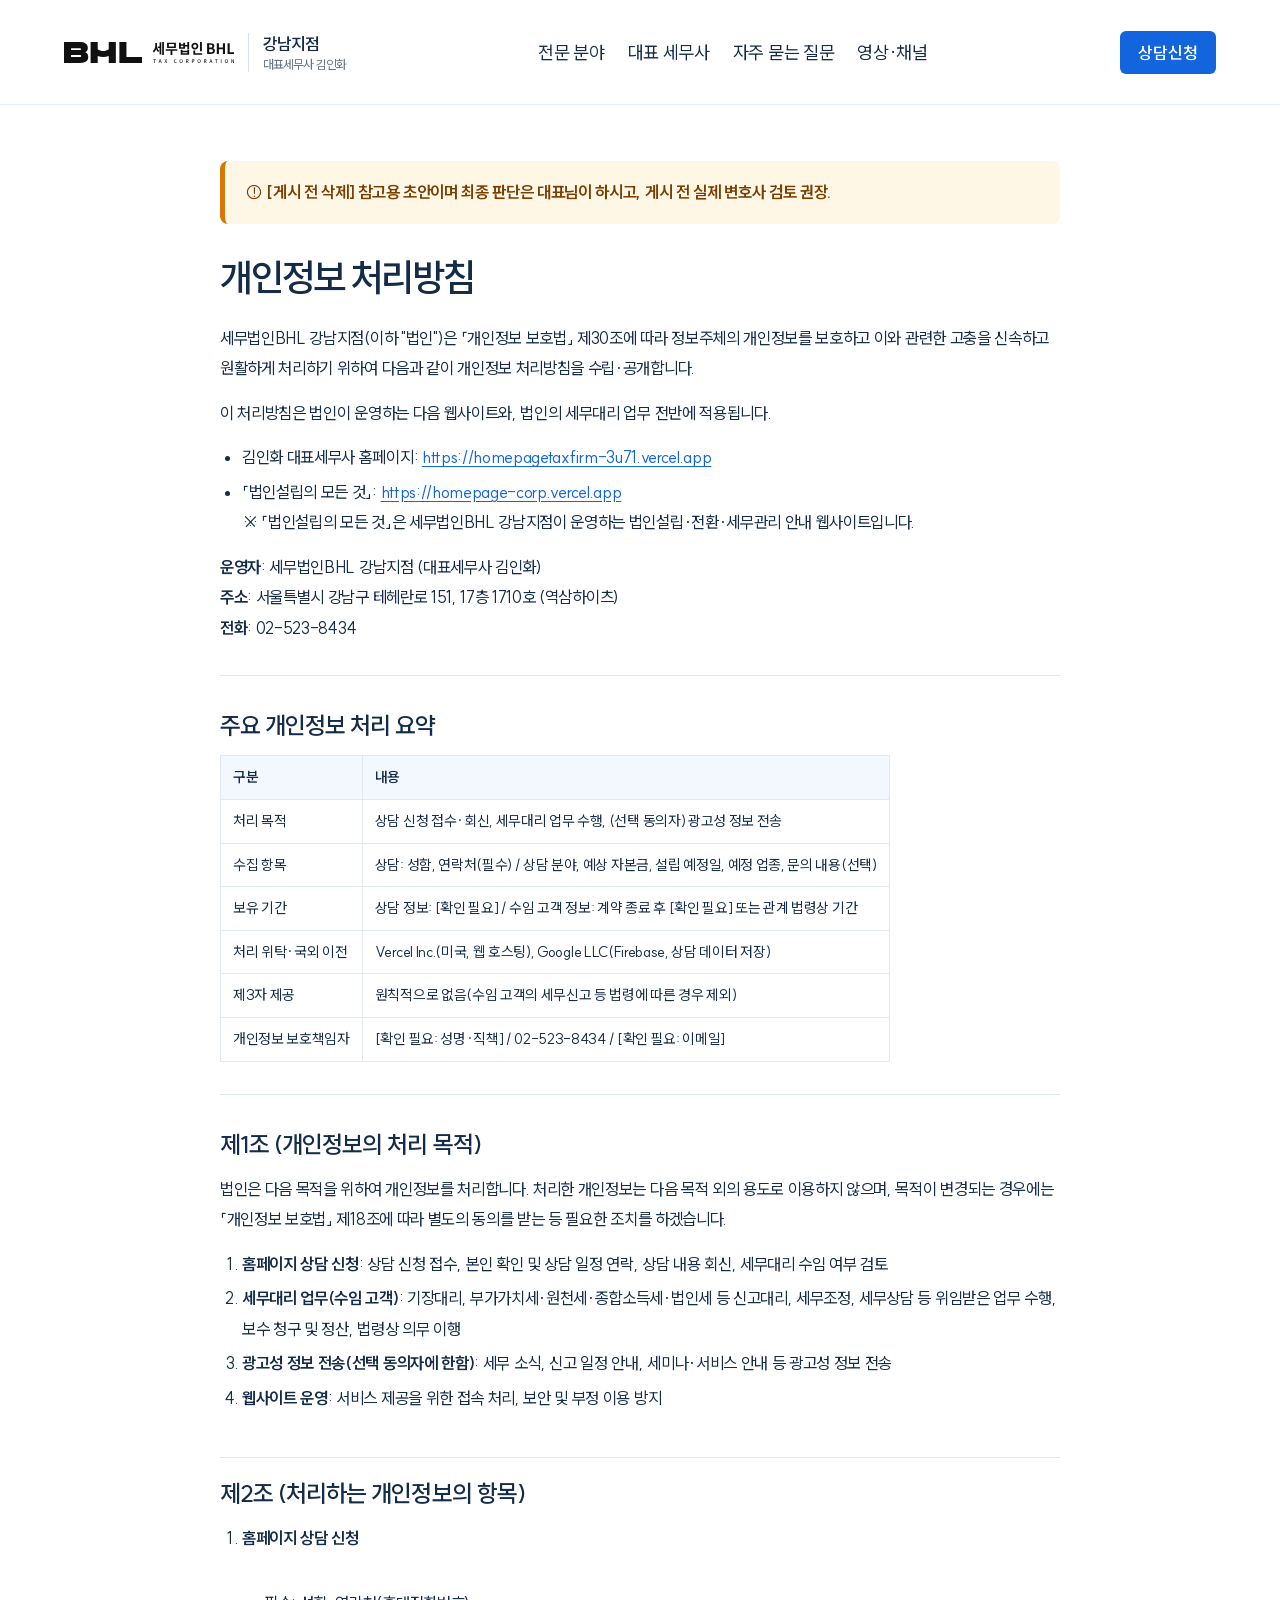
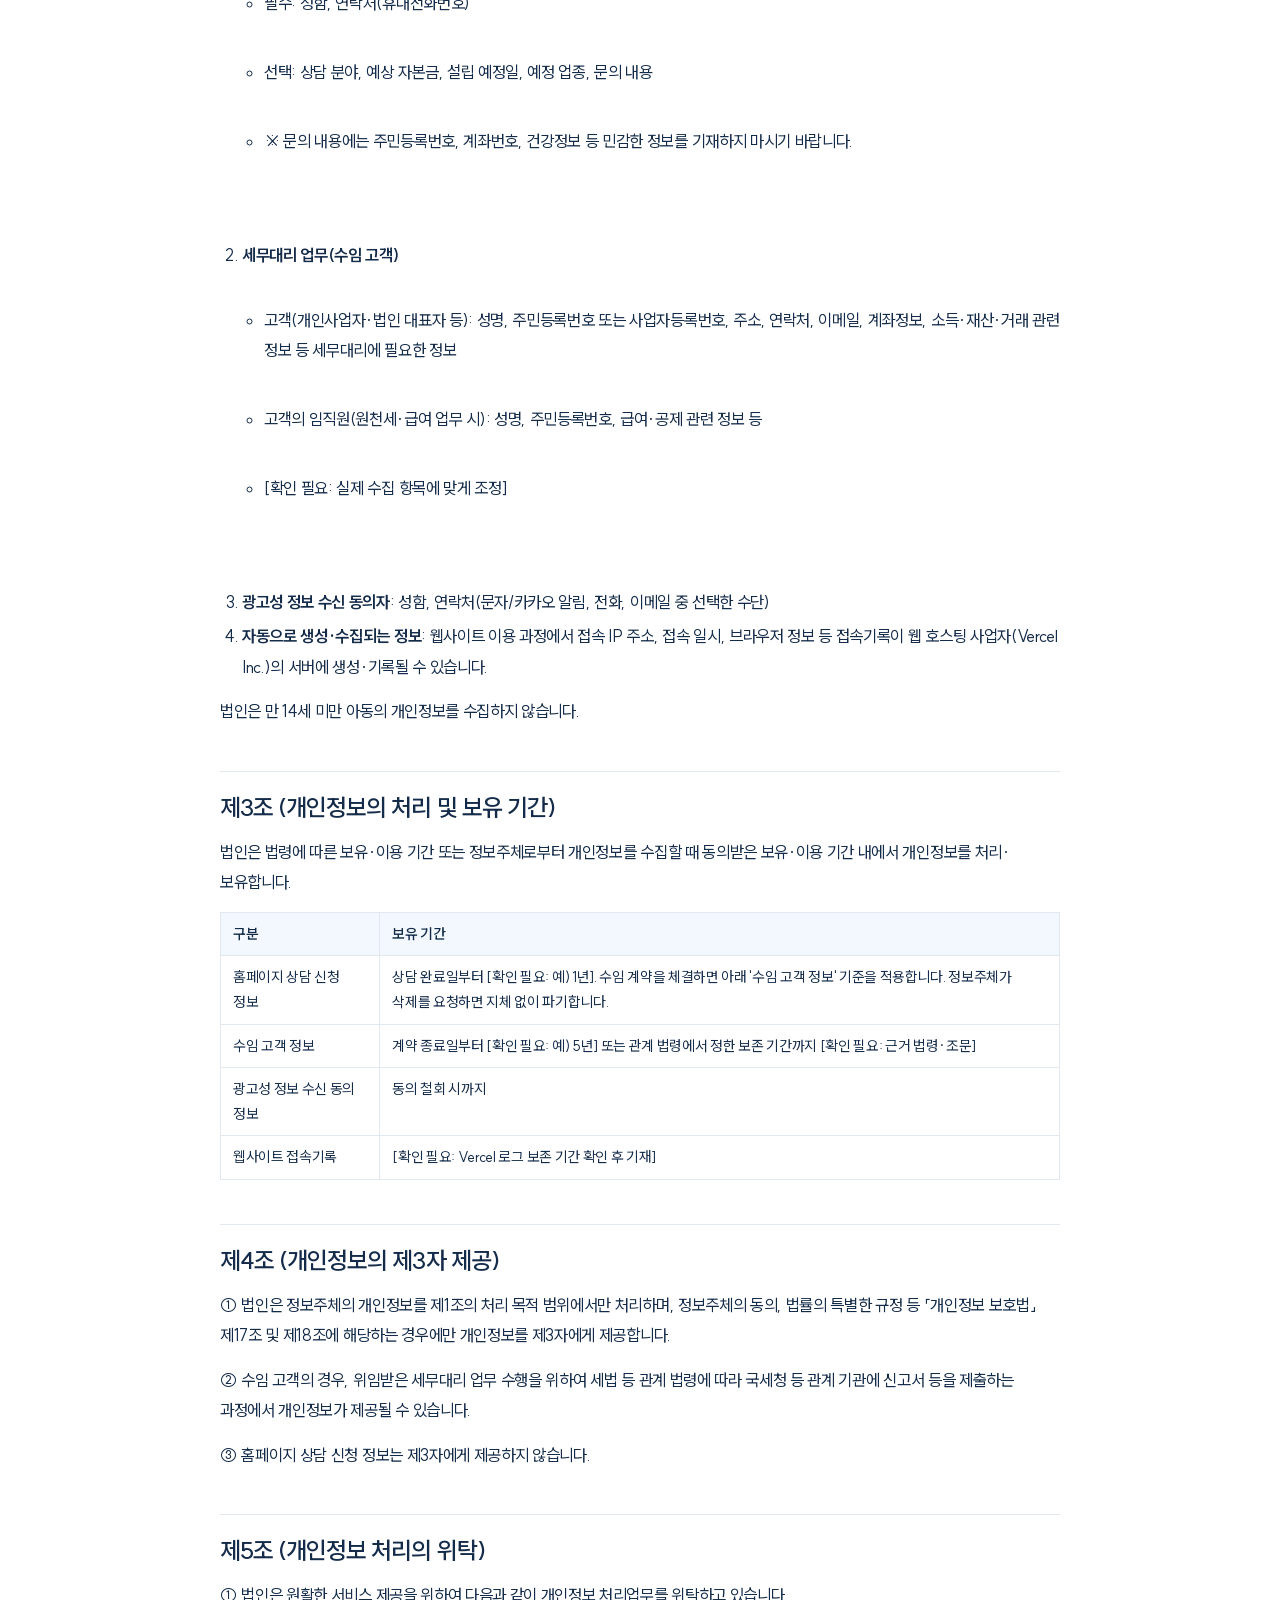
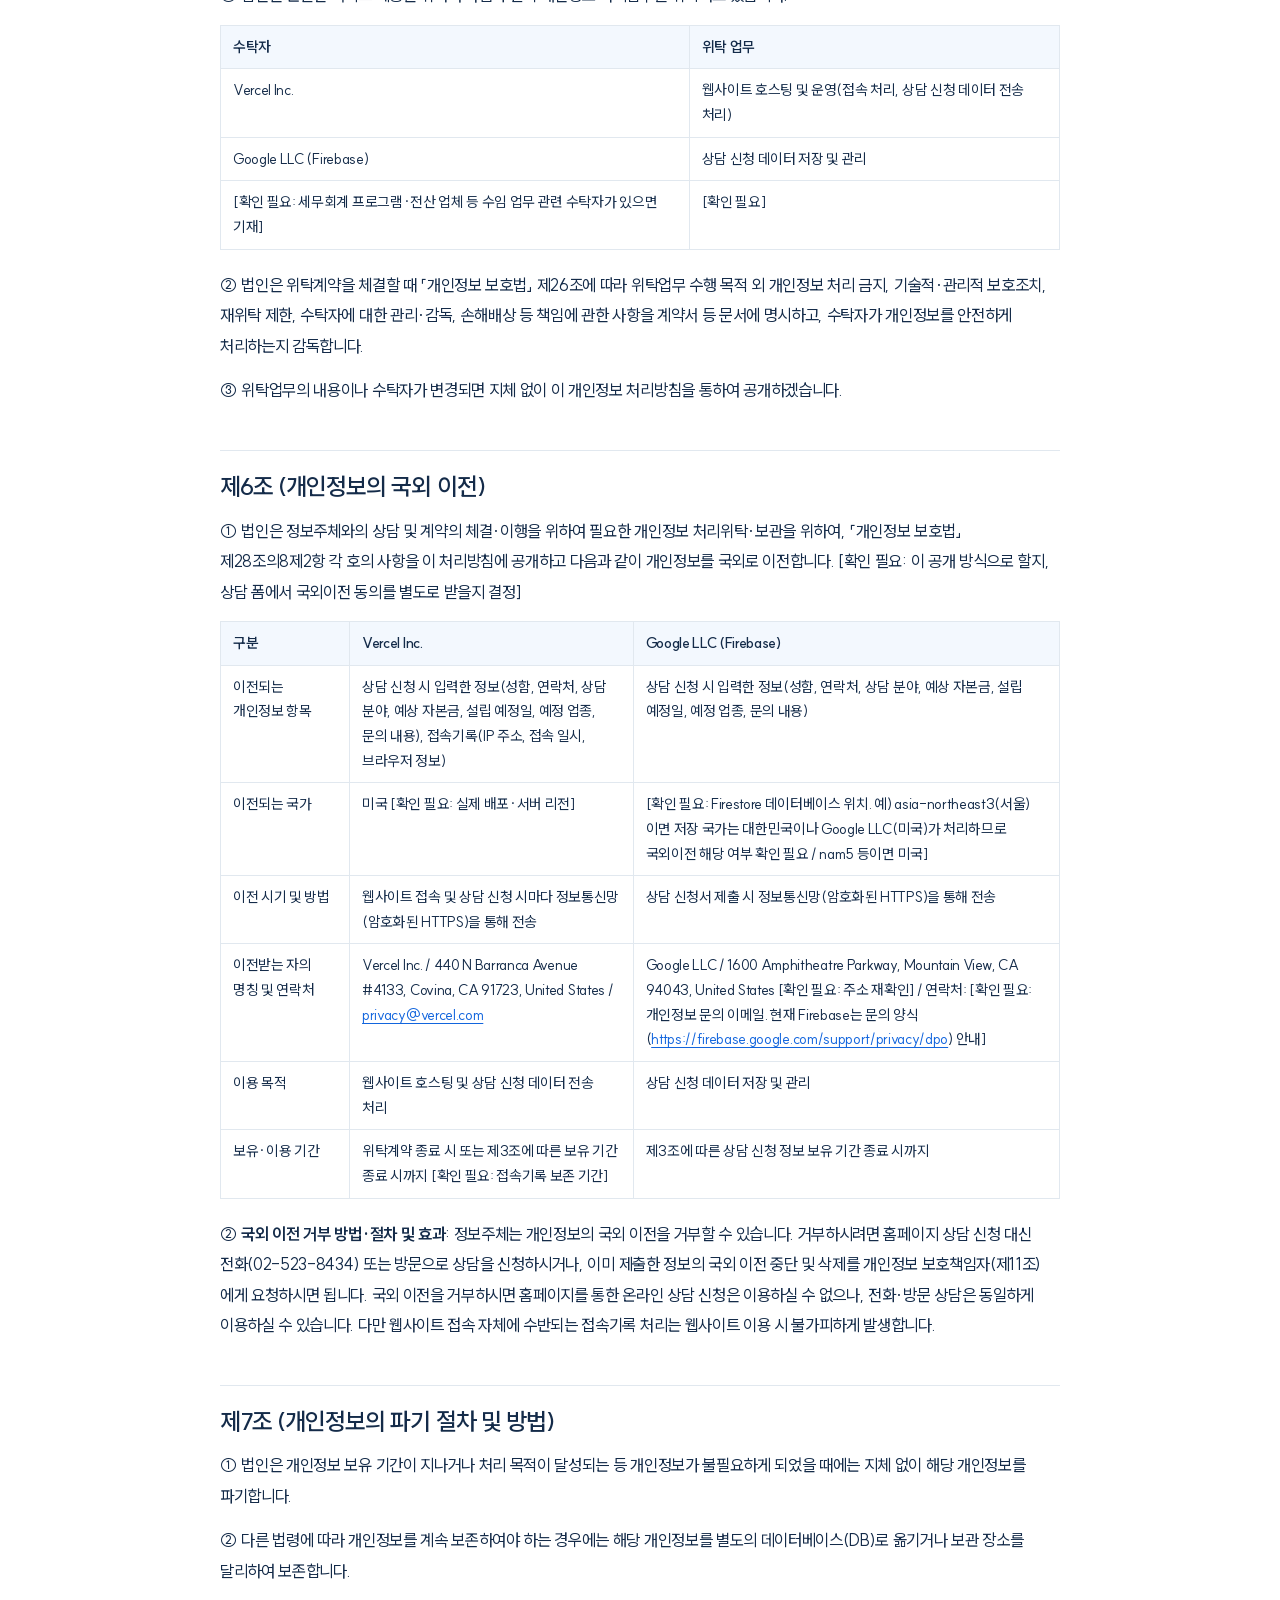
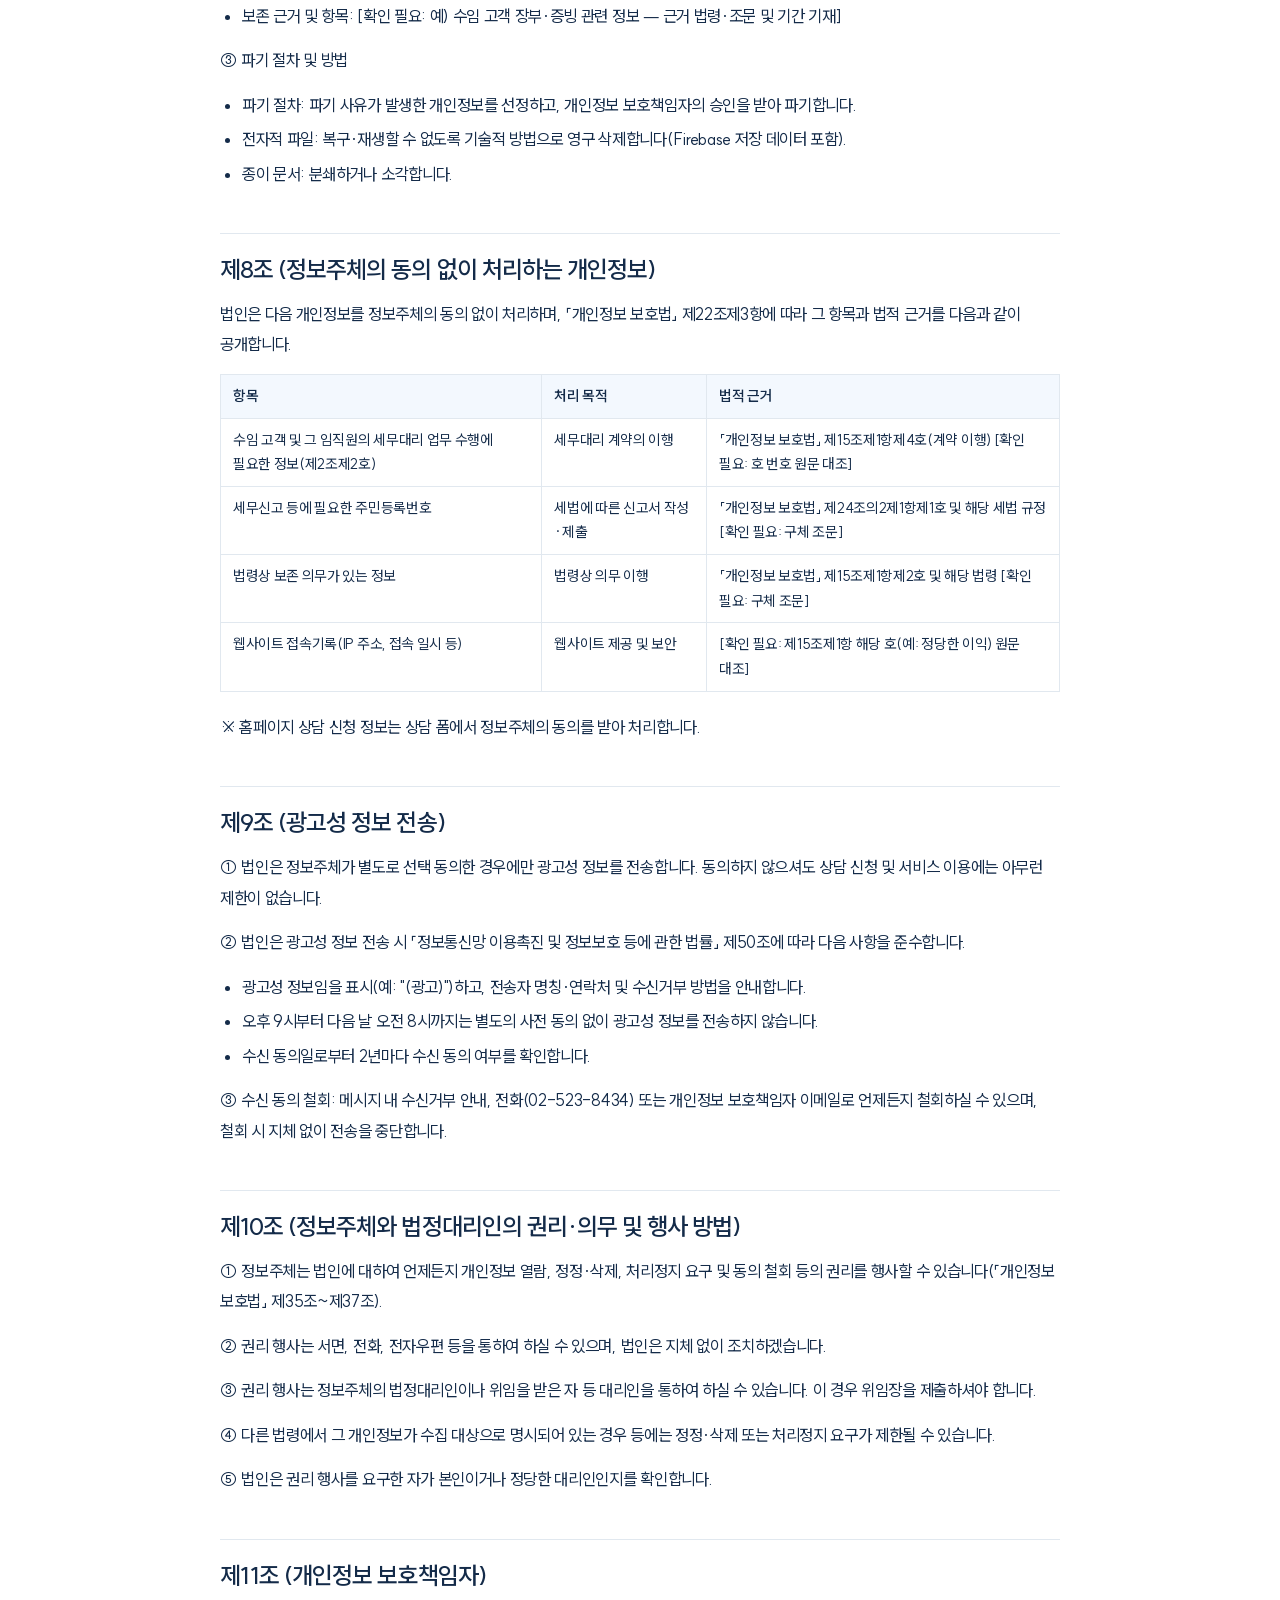
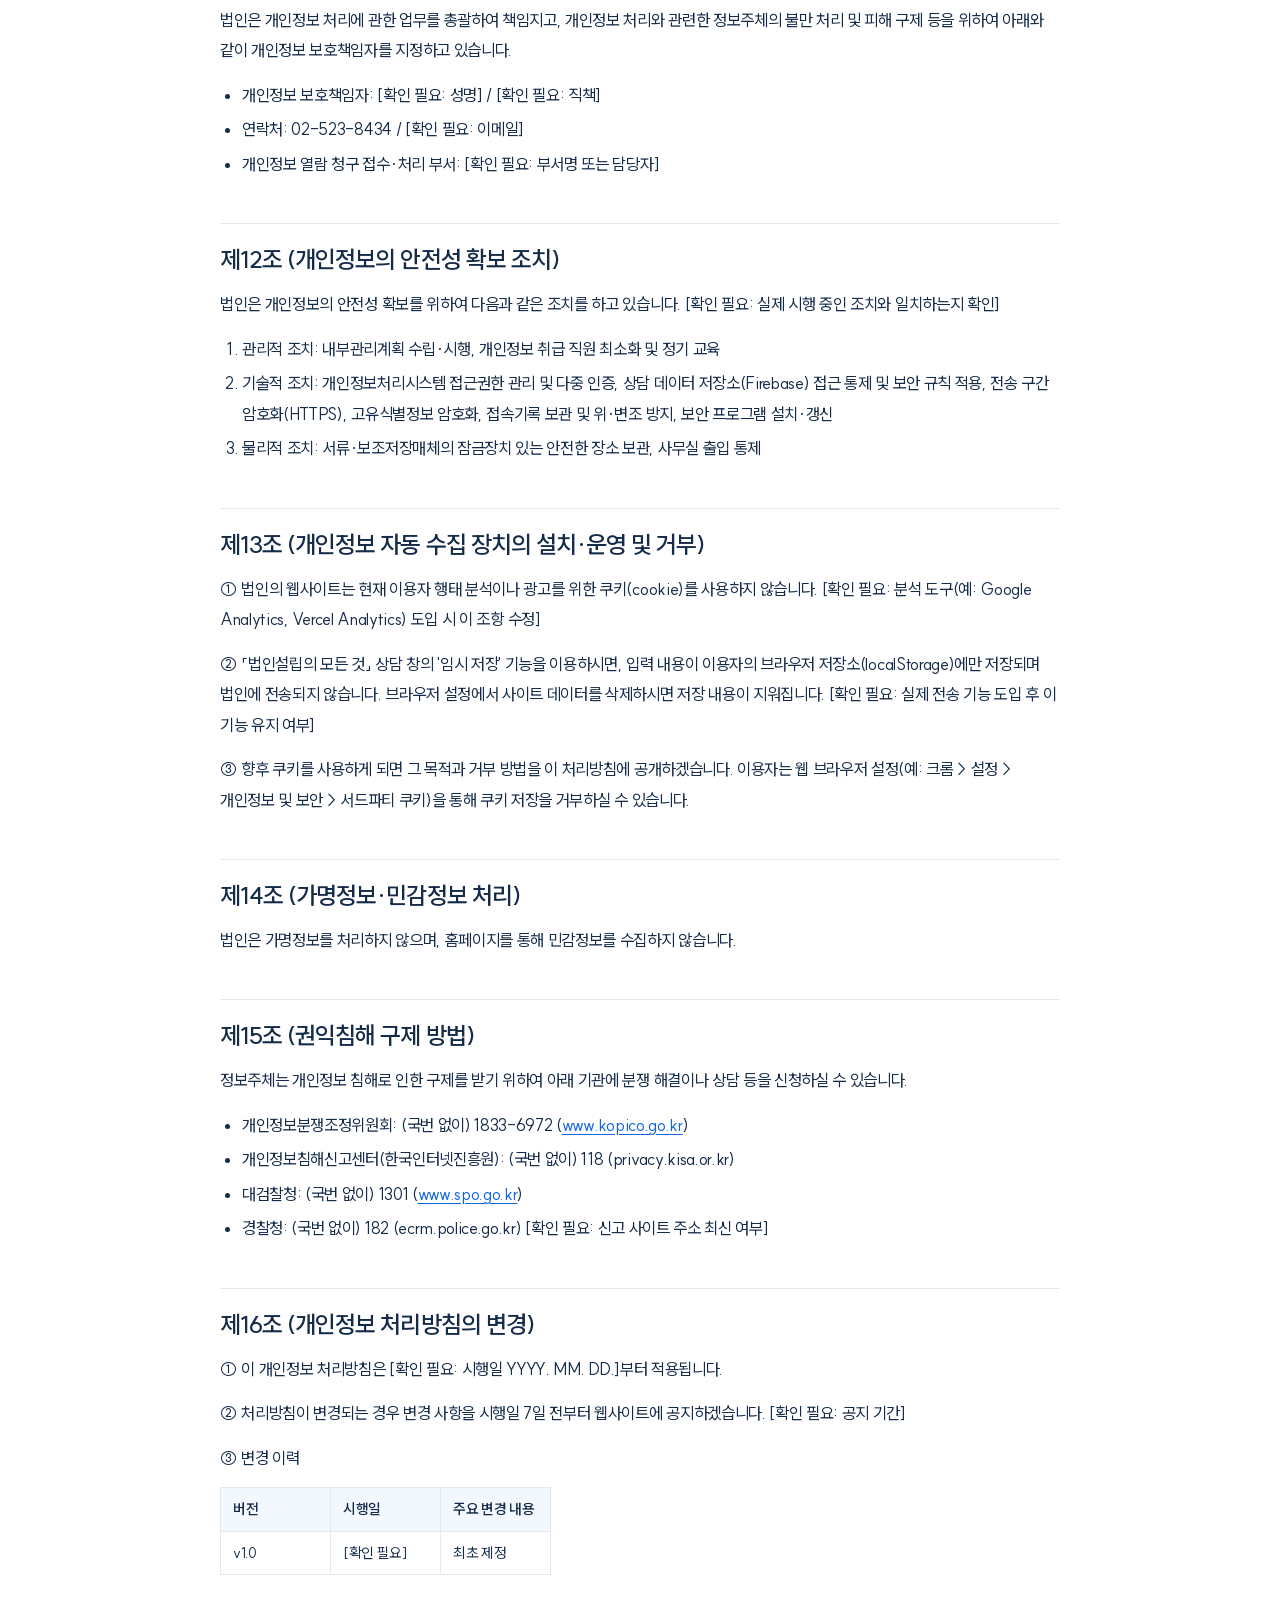
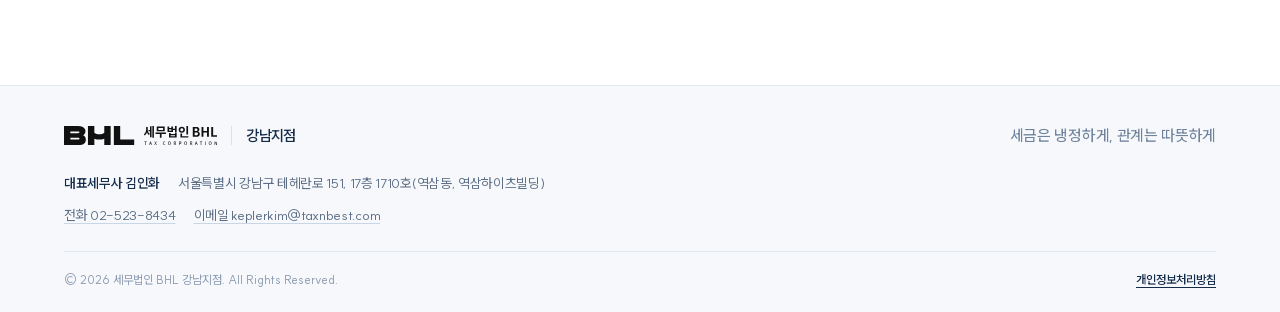
==== privacy.html @ 3462124a "개인정보 처리방침(/privacy) 추가, 상담 동의 3항목(v0.1)·민감정보 차단, Firestore 규칙 전면 거부" ====
<!doctype html>
<html lang="ko"><head><meta charset="utf-8"><meta name="viewport" content="width=device-width,initial-scale=1"><title>개인정보 처리방침 | 세무법인 BHL 강남지점</title><meta name="description" content="세무법인BHL 강남지점 개인정보 처리방침(참고용 초안)"><link rel="preload" href="assets/fonts/SUIT-Variable.woff2" as="font" type="font/woff2" crossorigin><link rel="stylesheet" href="style.css"></head><body id="top">
<header><a class="brand" href="/" aria-label="세무법인 BHL 강남지점 처음으로"><img class="brand-logo" src="assets/logo-dark.svg" alt="세무법인 BHL" width="168" height="21"><span class="brandtext">강남지점<small>대표세무사 김인화</small></span></a><nav id="nav" aria-label="주 메뉴"><a href="/#services">전문 분야</a><a href="/#about">대표 세무사</a><a href="/#faq">자주 묻는 질문</a><a href="/#contact">영상·채널</a></nav><button class="button small desktop-cta" type="button" data-consult>상담신청</button><button class="menu" type="button" aria-label="메뉴 열기" aria-expanded="false" aria-controls="nav">☰</button></header>
<main><section class="policy"><article class="policy-body">
<!--
[작성 메모 — 게시 전 이 주석 블록 전체 삭제]
참고용 초안이며 최종 판단은 대표님이 하시고, 게시 전 실제 변호사 검토 권장.
- [확인 필요] 표시는 대표님이 결정·확인하실 값입니다. 모두 채운 뒤 게시하세요.
- 전제: 수탁자 Vercel Inc.(웹 호스팅), Google LLC Firebase(상담 폼 데이터 저장). 실제 폼 전송 기능이 켜지는 시점에 맞춰 게시하세요.
- 근거 조문: 개인정보 보호법 제30조①, 시행령 제31조①, 제26조, 제28조의8② (https://www.law.go.kr/법령/개인정보보호법/제30조)
-->

<blockquote>
<p>⚠️ <strong>[게시 전 삭제] 참고용 초안이며 최종 판단은 대표님이 하시고, 게시 전 실제 변호사 검토 권장.</strong></p>
</blockquote>
<h1>개인정보 처리방침</h1>
<p>세무법인BHL 강남지점(이하 &quot;법인&quot;)은 「개인정보 보호법」 제30조에 따라 정보주체의 개인정보를 보호하고 이와 관련한 고충을 신속하고 원활하게 처리하기 위하여 다음과 같이 개인정보 처리방침을 수립·공개합니다.</p>
<p>이 처리방침은 법인이 운영하는 다음 웹사이트와, 법인의 세무대리 업무 전반에 적용됩니다.</p>
<ul>
<li>김인화 대표세무사 홈페이지: <a href="https://homepagetaxfirm-3u71.vercel.app">https://homepagetaxfirm-3u71.vercel.app</a></li>
<li>「법인설립의 모든 것」: <a href="https://homepage-corp.vercel.app">https://homepage-corp.vercel.app</a>
※ 「법인설립의 모든 것」은 세무법인BHL 강남지점이 운영하는 법인설립·전환·세무관리 안내 웹사이트입니다.</li>
</ul>
<p><strong>운영자</strong>: 세무법인BHL 강남지점 (대표세무사 김인화)
<strong>주소</strong>: 서울특별시 강남구 테헤란로 151, 17층 1710호 (역삼하이츠)
<strong>전화</strong>: 02-523-8434</p>
<hr>
<h2>주요 개인정보 처리 요약</h2>
<table>
<thead>
<tr>
<th>구분</th>
<th>내용</th>
</tr>
</thead>
<tbody><tr>
<td>처리 목적</td>
<td>상담 신청 접수·회신, 세무대리 업무 수행, (선택 동의자) 광고성 정보 전송</td>
</tr>
<tr>
<td>수집 항목</td>
<td>상담: 성함, 연락처(필수) / 상담 분야, 예상 자본금, 설립 예정일, 예정 업종, 문의 내용(선택)</td>
</tr>
<tr>
<td>보유 기간</td>
<td>상담 정보: [확인 필요] / 수임 고객 정보: 계약 종료 후 [확인 필요] 또는 관계 법령상 기간</td>
</tr>
<tr>
<td>처리 위탁·국외 이전</td>
<td>Vercel Inc.(미국, 웹 호스팅), Google LLC(Firebase, 상담 데이터 저장)</td>
</tr>
<tr>
<td>제3자 제공</td>
<td>원칙적으로 없음(수임 고객의 세무신고 등 법령에 따른 경우 제외)</td>
</tr>
<tr>
<td>개인정보 보호책임자</td>
<td>[확인 필요: 성명·직책] / 02-523-8434 / [확인 필요: 이메일]</td>
</tr>
</tbody></table>
<hr>
<h2>제1조 (개인정보의 처리 목적)</h2>
<p>법인은 다음 목적을 위하여 개인정보를 처리합니다. 처리한 개인정보는 다음 목적 외의 용도로 이용하지 않으며, 목적이 변경되는 경우에는 「개인정보 보호법」 제18조에 따라 별도의 동의를 받는 등 필요한 조치를 하겠습니다.</p>
<ol>
<li><strong>홈페이지 상담 신청</strong>: 상담 신청 접수, 본인 확인 및 상담 일정 연락, 상담 내용 회신, 세무대리 수임 여부 검토</li>
<li><strong>세무대리 업무(수임 고객)</strong>: 기장대리, 부가가치세·원천세·종합소득세·법인세 등 신고대리, 세무조정, 세무상담 등 위임받은 업무 수행, 보수 청구 및 정산, 법령상 의무 이행</li>
<li><strong>광고성 정보 전송(선택 동의자에 한함)</strong>: 세무 소식, 신고 일정 안내, 세미나·서비스 안내 등 광고성 정보 전송</li>
<li><strong>웹사이트 운영</strong>: 서비스 제공을 위한 접속 처리, 보안 및 부정 이용 방지</li>
</ol>
<h2>제2조 (처리하는 개인정보의 항목)</h2>
<ol>
<li><strong>홈페이지 상담 신청</strong><ul>
<li>필수: 성함, 연락처(휴대전화번호)</li>
<li>선택: 상담 분야, 예상 자본금, 설립 예정일, 예정 업종, 문의 내용</li>
<li>※ 문의 내용에는 주민등록번호, 계좌번호, 건강정보 등 민감한 정보를 기재하지 마시기 바랍니다.</li>
</ul>
</li>
<li><strong>세무대리 업무(수임 고객)</strong><ul>
<li>고객(개인사업자·법인 대표자 등): 성명, 주민등록번호 또는 사업자등록번호, 주소, 연락처, 이메일, 계좌정보, 소득·재산·거래 관련 정보 등 세무대리에 필요한 정보</li>
<li>고객의 임직원(원천세·급여 업무 시): 성명, 주민등록번호, 급여·공제 관련 정보 등</li>
<li>[확인 필요: 실제 수집 항목에 맞게 조정]</li>
</ul>
</li>
<li><strong>광고성 정보 수신 동의자</strong>: 성함, 연락처(문자/카카오 알림, 전화, 이메일 중 선택한 수단)</li>
<li><strong>자동으로 생성·수집되는 정보</strong>: 웹사이트 이용 과정에서 접속 IP 주소, 접속 일시, 브라우저 정보 등 접속기록이 웹 호스팅 사업자(Vercel Inc.)의 서버에 생성·기록될 수 있습니다.</li>
</ol>
<p>법인은 만 14세 미만 아동의 개인정보를 수집하지 않습니다.</p>
<h2>제3조 (개인정보의 처리 및 보유 기간)</h2>
<p>법인은 법령에 따른 보유·이용 기간 또는 정보주체로부터 개인정보를 수집할 때 동의받은 보유·이용 기간 내에서 개인정보를 처리·보유합니다.</p>
<table>
<thead>
<tr>
<th>구분</th>
<th>보유 기간</th>
</tr>
</thead>
<tbody><tr>
<td>홈페이지 상담 신청 정보</td>
<td>상담 완료일부터 [확인 필요: 예) 1년]. 수임 계약을 체결하면 아래 &#39;수임 고객 정보&#39; 기준을 적용합니다. 정보주체가 삭제를 요청하면 지체 없이 파기합니다.</td>
</tr>
<tr>
<td>수임 고객 정보</td>
<td>계약 종료일부터 [확인 필요: 예) 5년] 또는 관계 법령에서 정한 보존 기간까지 [확인 필요: 근거 법령·조문]</td>
</tr>
<tr>
<td>광고성 정보 수신 동의 정보</td>
<td>동의 철회 시까지</td>
</tr>
<tr>
<td>웹사이트 접속기록</td>
<td>[확인 필요: Vercel 로그 보존 기간 확인 후 기재]</td>
</tr>
</tbody></table>
<h2>제4조 (개인정보의 제3자 제공)</h2>
<p>① 법인은 정보주체의 개인정보를 제1조의 처리 목적 범위에서만 처리하며, 정보주체의 동의, 법률의 특별한 규정 등 「개인정보 보호법」 제17조 및 제18조에 해당하는 경우에만 개인정보를 제3자에게 제공합니다.</p>
<p>② 수임 고객의 경우, 위임받은 세무대리 업무 수행을 위하여 세법 등 관계 법령에 따라 국세청 등 관계 기관에 신고서 등을 제출하는 과정에서 개인정보가 제공될 수 있습니다.</p>
<p>③ 홈페이지 상담 신청 정보는 제3자에게 제공하지 않습니다.</p>
<h2>제5조 (개인정보 처리의 위탁)</h2>
<p>① 법인은 원활한 서비스 제공을 위하여 다음과 같이 개인정보 처리업무를 위탁하고 있습니다.</p>
<table>
<thead>
<tr>
<th>수탁자</th>
<th>위탁 업무</th>
</tr>
</thead>
<tbody><tr>
<td>Vercel Inc.</td>
<td>웹사이트 호스팅 및 운영(접속 처리, 상담 신청 데이터 전송 처리)</td>
</tr>
<tr>
<td>Google LLC (Firebase)</td>
<td>상담 신청 데이터 저장 및 관리</td>
</tr>
<tr>
<td>[확인 필요: 세무회계 프로그램·전산 업체 등 수임 업무 관련 수탁자가 있으면 기재]</td>
<td>[확인 필요]</td>
</tr>
</tbody></table>
<p>② 법인은 위탁계약을 체결할 때 「개인정보 보호법」 제26조에 따라 위탁업무 수행 목적 외 개인정보 처리 금지, 기술적·관리적 보호조치, 재위탁 제한, 수탁자에 대한 관리·감독, 손해배상 등 책임에 관한 사항을 계약서 등 문서에 명시하고, 수탁자가 개인정보를 안전하게 처리하는지 감독합니다.</p>
<p>③ 위탁업무의 내용이나 수탁자가 변경되면 지체 없이 이 개인정보 처리방침을 통하여 공개하겠습니다.</p>
<h2>제6조 (개인정보의 국외 이전)</h2>
<p>① 법인은 정보주체와의 상담 및 계약의 체결·이행을 위하여 필요한 개인정보 처리위탁·보관을 위하여, 「개인정보 보호법」 제28조의8제2항 각 호의 사항을 이 처리방침에 공개하고 다음과 같이 개인정보를 국외로 이전합니다. [확인 필요: 이 공개 방식으로 할지, 상담 폼에서 국외이전 동의를 별도로 받을지 결정]</p>
<table>
<thead>
<tr>
<th>구분</th>
<th>Vercel Inc.</th>
<th>Google LLC (Firebase)</th>
</tr>
</thead>
<tbody><tr>
<td>이전되는 개인정보 항목</td>
<td>상담 신청 시 입력한 정보(성함, 연락처, 상담 분야, 예상 자본금, 설립 예정일, 예정 업종, 문의 내용), 접속기록(IP 주소, 접속 일시, 브라우저 정보)</td>
<td>상담 신청 시 입력한 정보(성함, 연락처, 상담 분야, 예상 자본금, 설립 예정일, 예정 업종, 문의 내용)</td>
</tr>
<tr>
<td>이전되는 국가</td>
<td>미국 [확인 필요: 실제 배포·서버 리전]</td>
<td>[확인 필요: Firestore 데이터베이스 위치. 예) asia-northeast3(서울)이면 저장 국가는 대한민국이나 Google LLC(미국)가 처리하므로 국외이전 해당 여부 확인 필요 / nam5 등이면 미국]</td>
</tr>
<tr>
<td>이전 시기 및 방법</td>
<td>웹사이트 접속 및 상담 신청 시마다 정보통신망(암호화된 HTTPS)을 통해 전송</td>
<td>상담 신청서 제출 시 정보통신망(암호화된 HTTPS)을 통해 전송</td>
</tr>
<tr>
<td>이전받는 자의 명칭 및 연락처</td>
<td>Vercel Inc. / 440 N Barranca Avenue #4133, Covina, CA 91723, United States / <a href="mailto:privacy@vercel.com">privacy@vercel.com</a></td>
<td>Google LLC / 1600 Amphitheatre Parkway, Mountain View, CA 94043, United States [확인 필요: 주소 재확인] / 연락처: [확인 필요: 개인정보 문의 이메일. 현재 Firebase는 문의 양식(<a href="https://firebase.google.com/support/privacy/dpo">https://firebase.google.com/support/privacy/dpo</a>) 안내]</td>
</tr>
<tr>
<td>이용 목적</td>
<td>웹사이트 호스팅 및 상담 신청 데이터 전송 처리</td>
<td>상담 신청 데이터 저장 및 관리</td>
</tr>
<tr>
<td>보유·이용 기간</td>
<td>위탁계약 종료 시 또는 제3조에 따른 보유 기간 종료 시까지 [확인 필요: 접속기록 보존 기간]</td>
<td>제3조에 따른 상담 신청 정보 보유 기간 종료 시까지</td>
</tr>
</tbody></table>
<p>② <strong>국외 이전 거부 방법·절차 및 효과</strong>: 정보주체는 개인정보의 국외 이전을 거부할 수 있습니다. 거부하시려면 홈페이지 상담 신청 대신 전화(02-523-8434) 또는 방문으로 상담을 신청하시거나, 이미 제출한 정보의 국외 이전 중단 및 삭제를 개인정보 보호책임자(제11조)에게 요청하시면 됩니다. 국외 이전을 거부하시면 홈페이지를 통한 온라인 상담 신청은 이용하실 수 없으나, 전화·방문 상담은 동일하게 이용하실 수 있습니다. 다만 웹사이트 접속 자체에 수반되는 접속기록 처리는 웹사이트 이용 시 불가피하게 발생합니다.</p>
<h2>제7조 (개인정보의 파기 절차 및 방법)</h2>
<p>① 법인은 개인정보 보유 기간이 지나거나 처리 목적이 달성되는 등 개인정보가 불필요하게 되었을 때에는 지체 없이 해당 개인정보를 파기합니다.</p>
<p>② 다른 법령에 따라 개인정보를 계속 보존하여야 하는 경우에는 해당 개인정보를 별도의 데이터베이스(DB)로 옮기거나 보관 장소를 달리하여 보존합니다.</p>
<ul>
<li>보존 근거 및 항목: [확인 필요: 예) 수임 고객 장부·증빙 관련 정보 — 근거 법령·조문 및 기간 기재]</li>
</ul>
<p>③ 파기 절차 및 방법</p>
<ul>
<li>파기 절차: 파기 사유가 발생한 개인정보를 선정하고, 개인정보 보호책임자의 승인을 받아 파기합니다.</li>
<li>전자적 파일: 복구·재생할 수 없도록 기술적 방법으로 영구 삭제합니다(Firebase 저장 데이터 포함).</li>
<li>종이 문서: 분쇄하거나 소각합니다.</li>
</ul>
<h2>제8조 (정보주체의 동의 없이 처리하는 개인정보)</h2>
<p>법인은 다음 개인정보를 정보주체의 동의 없이 처리하며, 「개인정보 보호법」 제22조제3항에 따라 그 항목과 법적 근거를 다음과 같이 공개합니다.</p>
<table>
<thead>
<tr>
<th>항목</th>
<th>처리 목적</th>
<th>법적 근거</th>
</tr>
</thead>
<tbody><tr>
<td>수임 고객 및 그 임직원의 세무대리 업무 수행에 필요한 정보(제2조제2호)</td>
<td>세무대리 계약의 이행</td>
<td>「개인정보 보호법」 제15조제1항제4호(계약 이행) [확인 필요: 호 번호 원문 대조]</td>
</tr>
<tr>
<td>세무신고 등에 필요한 주민등록번호</td>
<td>세법에 따른 신고서 작성·제출</td>
<td>「개인정보 보호법」 제24조의2제1항제1호 및 해당 세법 규정 [확인 필요: 구체 조문]</td>
</tr>
<tr>
<td>법령상 보존 의무가 있는 정보</td>
<td>법령상 의무 이행</td>
<td>「개인정보 보호법」 제15조제1항제2호 및 해당 법령 [확인 필요: 구체 조문]</td>
</tr>
<tr>
<td>웹사이트 접속기록(IP 주소, 접속 일시 등)</td>
<td>웹사이트 제공 및 보안</td>
<td>[확인 필요: 제15조제1항 해당 호(예: 정당한 이익) 원문 대조]</td>
</tr>
</tbody></table>
<p>※ 홈페이지 상담 신청 정보는 상담 폼에서 정보주체의 동의를 받아 처리합니다.</p>
<h2>제9조 (광고성 정보 전송)</h2>
<p>① 법인은 정보주체가 별도로 선택 동의한 경우에만 광고성 정보를 전송합니다. 동의하지 않으셔도 상담 신청 및 서비스 이용에는 아무런 제한이 없습니다.</p>
<p>② 법인은 광고성 정보 전송 시 「정보통신망 이용촉진 및 정보보호 등에 관한 법률」 제50조에 따라 다음 사항을 준수합니다.</p>
<ul>
<li>광고성 정보임을 표시(예: &quot;(광고)&quot;)하고, 전송자 명칭·연락처 및 수신거부 방법을 안내합니다.</li>
<li>오후 9시부터 다음 날 오전 8시까지는 별도의 사전 동의 없이 광고성 정보를 전송하지 않습니다.</li>
<li>수신 동의일로부터 2년마다 수신 동의 여부를 확인합니다.</li>
</ul>
<p>③ 수신 동의 철회: 메시지 내 수신거부 안내, 전화(02-523-8434) 또는 개인정보 보호책임자 이메일로 언제든지 철회하실 수 있으며, 철회 시 지체 없이 전송을 중단합니다.</p>
<h2>제10조 (정보주체와 법정대리인의 권리·의무 및 행사 방법)</h2>
<p>① 정보주체는 법인에 대하여 언제든지 개인정보 열람, 정정·삭제, 처리정지 요구 및 동의 철회 등의 권리를 행사할 수 있습니다(「개인정보 보호법」 제35조~제37조).</p>
<p>② 권리 행사는 서면, 전화, 전자우편 등을 통하여 하실 수 있으며, 법인은 지체 없이 조치하겠습니다.</p>
<p>③ 권리 행사는 정보주체의 법정대리인이나 위임을 받은 자 등 대리인을 통하여 하실 수 있습니다. 이 경우 위임장을 제출하셔야 합니다.</p>
<p>④ 다른 법령에서 그 개인정보가 수집 대상으로 명시되어 있는 경우 등에는 정정·삭제 또는 처리정지 요구가 제한될 수 있습니다.</p>
<p>⑤ 법인은 권리 행사를 요구한 자가 본인이거나 정당한 대리인인지를 확인합니다.</p>
<h2>제11조 (개인정보 보호책임자)</h2>
<p>법인은 개인정보 처리에 관한 업무를 총괄하여 책임지고, 개인정보 처리와 관련한 정보주체의 불만 처리 및 피해 구제 등을 위하여 아래와 같이 개인정보 보호책임자를 지정하고 있습니다.</p>
<ul>
<li>개인정보 보호책임자: [확인 필요: 성명] / [확인 필요: 직책]</li>
<li>연락처: 02-523-8434 / [확인 필요: 이메일]</li>
<li>개인정보 열람 청구 접수·처리 부서: [확인 필요: 부서명 또는 담당자]</li>
</ul>
<h2>제12조 (개인정보의 안전성 확보 조치)</h2>
<p>법인은 개인정보의 안전성 확보를 위하여 다음과 같은 조치를 하고 있습니다. [확인 필요: 실제 시행 중인 조치와 일치하는지 확인]</p>
<ol>
<li>관리적 조치: 내부관리계획 수립·시행, 개인정보 취급 직원 최소화 및 정기 교육</li>
<li>기술적 조치: 개인정보처리시스템 접근권한 관리 및 다중 인증, 상담 데이터 저장소(Firebase) 접근 통제 및 보안 규칙 적용, 전송 구간 암호화(HTTPS), 고유식별정보 암호화, 접속기록 보관 및 위·변조 방지, 보안 프로그램 설치·갱신</li>
<li>물리적 조치: 서류·보조저장매체의 잠금장치 있는 안전한 장소 보관, 사무실 출입 통제</li>
</ol>
<h2>제13조 (개인정보 자동 수집 장치의 설치·운영 및 거부)</h2>
<p>① 법인의 웹사이트는 현재 이용자 행태 분석이나 광고를 위한 쿠키(cookie)를 사용하지 않습니다. [확인 필요: 분석 도구(예: Google Analytics, Vercel Analytics) 도입 시 이 조항 수정]</p>
<p>② 「법인설립의 모든 것」 상담 창의 &#39;임시 저장&#39; 기능을 이용하시면, 입력 내용이 이용자의 브라우저 저장소(localStorage)에만 저장되며 법인에 전송되지 않습니다. 브라우저 설정에서 사이트 데이터를 삭제하시면 저장 내용이 지워집니다. [확인 필요: 실제 전송 기능 도입 후 이 기능 유지 여부]</p>
<p>③ 향후 쿠키를 사용하게 되면 그 목적과 거부 방법을 이 처리방침에 공개하겠습니다. 이용자는 웹 브라우저 설정(예: 크롬 &gt; 설정 &gt; 개인정보 및 보안 &gt; 서드파티 쿠키)을 통해 쿠키 저장을 거부하실 수 있습니다.</p>
<h2>제14조 (가명정보·민감정보 처리)</h2>
<p>법인은 가명정보를 처리하지 않으며, 홈페이지를 통해 민감정보를 수집하지 않습니다.</p>
<h2>제15조 (권익침해 구제 방법)</h2>
<p>정보주체는 개인정보 침해로 인한 구제를 받기 위하여 아래 기관에 분쟁 해결이나 상담 등을 신청하실 수 있습니다.</p>
<ul>
<li>개인정보분쟁조정위원회: (국번 없이) 1833-6972 (<a href="http://www.kopico.go.kr">www.kopico.go.kr</a>)</li>
<li>개인정보침해신고센터(한국인터넷진흥원): (국번 없이) 118 (privacy.kisa.or.kr)</li>
<li>대검찰청: (국번 없이) 1301 (<a href="http://www.spo.go.kr">www.spo.go.kr</a>)</li>
<li>경찰청: (국번 없이) 182 (ecrm.police.go.kr) [확인 필요: 신고 사이트 주소 최신 여부]</li>
</ul>
<h2>제16조 (개인정보 처리방침의 변경)</h2>
<p>① 이 개인정보 처리방침은 [확인 필요: 시행일 YYYY. MM. DD.]부터 적용됩니다.</p>
<p>② 처리방침이 변경되는 경우 변경 사항을 시행일 7일 전부터 웹사이트에 공지하겠습니다. [확인 필요: 공지 기간]</p>
<p>③ 변경 이력</p>
<table>
<thead>
<tr>
<th>버전</th>
<th>시행일</th>
<th>주요 변경 내용</th>
</tr>
</thead>
<tbody><tr>
<td>v1.0</td>
<td>[확인 필요]</td>
<td>최초 제정</td>
</tr>
</tbody></table>
</article></section>
</main><footer><div class="footer-top"><a class="brand" href="/" aria-label="세무법인 BHL 강남지점 처음으로"><img class="brand-logo" src="assets/logo-dark.svg" alt="세무법인 BHL" width="152" height="19"><span class="brandtext">강남지점</span></a><span class="footer-tagline">세금은 냉정하게, 관계는 따뜻하게</span></div><div class="footer-info"><p class="footer-line"><strong>대표세무사 김인화</strong><span>서울특별시 강남구 테헤란로 151, 17층 1710호(역삼동, 역삼하이츠빌딩)</span></p><p class="footer-line"><a href="tel:025238434">전화 02-523-8434</a><a href="mailto:keplerkim@taxnbest.com">이메일 keplerkim@taxnbest.com</a></p></div><div class="footer-bottom"><span>© 2026 세무법인 BHL 강남지점. All Rights Reserved.</span><a class="footer-privacy" href="/privacy">개인정보처리방침</a></div></footer><button class="mobile-contact" type="button" data-consult>상담신청</button><script src="script.js"></script><script src="consult.js"></script></body></html>
---- style.css ----
@font-face{font-family:'SUIT Variable';src:url('assets/fonts/SUIT-Variable.woff2') format('woff2-variations'),url('assets/fonts/SUIT-Variable.woff2') format('woff2');font-weight:100 900;font-style:normal;font-display:swap}
:root{--font:'SUIT Variable',system-ui,-apple-system,'Apple SD Gothic Neo',sans-serif;--blue:#1265dd;--navy:#142b49;--muted:#647387;--line:#e1e8ef;--pale:#f3f8fe}*{box-sizing:border-box}html{scroll-behavior:smooth;scroll-padding-top:95px}body{margin:0;color:var(--navy);font-family:var(--font);letter-spacing:-.035em;-webkit-font-smoothing:antialiased}a{color:inherit;text-decoration:none}button,select{font:inherit}button,a,summary,select{-webkit-tap-highlight-color:transparent}a:focus-visible,button:focus-visible,select:focus-visible,summary:focus-visible{outline:3px solid #609eff;outline-offset:5px}header{height:94px;display:flex;align-items:center;justify-content:space-between;padding:0 max(5vw,24px);background:#ffffffed;position:sticky;top:0;z-index:10;border-bottom:1px solid #e8eff7;backdrop-filter:blur(12px)}.brand{display:flex;align-items:center;gap:16px}.brandmark{font-size:57.2px;font-weight:800;letter-spacing:-4px;color:var(--blue);line-height:1}.brandmark>span{color:#87bbff}.brandtext{font-size:20.8px;font-weight:700;letter-spacing:-.05em;border-left:1px solid #d6e1ec;padding-left:16px}.brandtext small{display:block;font-size:13px;color:var(--muted);margin-top:3px;font-weight:400}nav{display:flex;gap:35px;font-size:18.2px}nav a:hover,.text-link:hover{color:var(--blue)}.button{border:0;background:var(--blue);color:white;display:inline-flex;align-items:center;justify-content:space-between;gap:30px;min-height:56px;padding:16px 24px;border-radius:6px;font-size:18.2px;font-weight:600;cursor:pointer;transition:background .2s,transform .2s}.button:hover{background:#074fac;transform:translateY(-2px)}.button span{font-size:26px;font-weight:400}.button.small{min-height:43px;padding:9px 18px;font-size:16.9px}.menu{display:none}.hero{background:#edf5ff;position:relative;overflow:hidden}.hero-inner{max-width:1360px;margin:auto;min-height:602px;display:grid;grid-template-columns:1.2fr 1fr;align-items:center;padding:70px 5vw 40px}.eyebrow{font-size:13px;letter-spacing:1.8px;font-weight:700;color:var(--blue);margin-bottom:24px;display:flex;align-items:center;gap:9px}.eyebrow i{width:6px;height:6px;border-radius:50%;background:var(--blue)}h1{font-size:clamp(44.2px,4.745vw,72.8px);line-height:1.4;letter-spacing:-.065em;margin:0 0 26px;font-weight:600}em{font-style:normal;color:var(--blue)}.hero-copy{position:relative;z-index:2}.hero p{font-size:19.5px;line-height:1.9;color:var(--muted);margin:0 0 32px}.hero-actions{display:flex;gap:26px;align-items:center}.text-link{font-size:16.9px}.text-link span{padding-left:8px}.hero-note{display:flex;gap:13px;align-items:center;margin-top:42px;font-size:14.3px;color:#637b97}.hero-note b{font-weight:400;color:#afc4de}.hero-art{position:relative;height:460px;isolation:isolate}.orb{width:290px;height:290px;border-radius:50%;background:radial-gradient(circle at 30% 25%,#fff 0,#d5eaff 38%,#8fc1fa 75%,#4389e1 100%);position:absolute;top:15px;right:5%;box-shadow:inset -20px -10px 40px #4794ee20,20px 30px 60px #83b7f22b}.arch{position:absolute;border-radius:150px 150px 0 0;transform:rotate(-17deg);box-shadow:inset -12px 4px 22px #d3e8ff,15px 15px 20px #5596df14}.arch-one{width:205px;height:326px;background:linear-gradient(120deg,#b2d7ff,#f8fcff 40%,#d2e8ff);top:105px;left:55px;border:1px solid #fff}.arch-two{width:168px;height:250px;top:169px;left:74px;background:linear-gradient(135deg,#3b8cf0,#0863da 65%,#1251b6);border:16px solid #e8f4ff;box-shadow:inset 10px 10px 30px #00469f50,12px 20px 30px #4684cc30}.art-line{position:absolute;bottom:27px;left:10px;right:-20px;height:1px;background:linear-gradient(90deg,transparent,#b7d4f4,transparent);transform:rotate(-17deg)}.floating-label{position:absolute;right:0;bottom:60px;background:#ffffffd9;backdrop-filter:blur(10px);padding:18px 24px;border:1px solid white;border-radius:12px;display:flex;align-items:center;gap:14px;box-shadow:0 12px 50px #4979b21c;font-size:14.3px;color:#69819e;transform:rotate(-5deg)}.floating-label small{display:block;font-size:19.5px;color:#22538c;margin-top:5px;font-weight:600}.mini-mark{background:#e0efff;color:var(--blue);border-radius:50%;width:37px;height:37px;display:grid;place-items:center;font-size:31.2px}.art-caption{position:absolute;right:5px;bottom:3px;font-size:11.7px;letter-spacing:2px;color:#7899c0}.hero-bottom{border-top:1px solid #d8e6f6;max-width:1220px;margin:auto;padding:22px 0;display:flex;justify-content:space-between;align-items:center;font-size:13px;color:#6c84a0;line-height:1.8}.hero-bottom strong{font-weight:500;color:#385a82}.hero-bottom a{font-size:11.7px;letter-spacing:1.5px}.hero-bottom a span{margin-left:24px}.section{max-width:1200px;margin:0 auto;padding:100px 30px}.section-heading{display:flex;justify-content:space-between;align-items:flex-end;margin-bottom:42px}.section-heading .eyebrow{margin-bottom:15px}h2{font-size:44.2px;line-height:1.5;font-weight:600;letter-spacing:-.055em;margin:0}.section-heading p{font-size:16.9px;color:var(--muted);line-height:1.9;margin:0 0 6px}.services{display:grid;grid-template-columns:repeat(3,1fr);gap:20px}.service{border:1px solid var(--line);padding:27px 26px 0;border-radius:10px;transition:background .2s,border .2s,transform .2s}.service:hover{border-color:#8dbbfa;background:#f5f9ff;transform:translateY(-5px)}.service-top{display:flex;justify-content:space-between;font-size:11.7px;letter-spacing:1.2px;color:#8295ac}.service-top>span:last-child{font-size:27.3px;color:var(--blue)}.service-icon{height:58px;width:60px;margin:27px 0 22px;color:var(--blue);font-size:62.4px;line-height:1;text-shadow:3px 3px #d9eafe}.medical{font-size:66.3px}.building{display:flex;gap:4px;align-items:flex-end;padding:4px 6px}.building i{width:14px;height:40px;border:2px solid #1670e4;background:repeating-linear-gradient(0deg,transparent 0 7px,#bad8fc 7px 9px);border-radius:2px}.building i:nth-child(2){height:52px}.building i:last-child{height:30px}.startup{font-size:83.2px}.service h3{font-size:29.9px;margin:0 0 15px;font-weight:600}.service p{font-size:15.6px;line-height:1.9;color:var(--muted);margin:0}.tags{display:flex;flex-wrap:wrap;gap:5px;margin:24px 0 26px}.tags span{font-size:13px;background:#f0f5fb;color:#6c839f;border-radius:4px;padding:5px 8px}.service-bottom{border-top:1px solid var(--line);display:flex;justify-content:space-between;padding:18px 0;font-size:14.3px;color:#3e6088}.about-wrap{background:#f5f8fc}.about{display:grid;grid-template-columns:.85fr 1fr;gap:100px;align-items:center}.portrait{padding:0 12px}.portrait-frame{height:420px;background:#e2ebf5;position:relative;border-radius:150px 150px 8px 8px;overflow:hidden;border:1px solid #d5e3f2}.portrait-frame:before{content:'';position:absolute;width:260px;height:260px;border:1px solid #c5d8ed;border-radius:50%;left:50%;top:80px;transform:translateX(-50%)}.portrait-monogram{position:absolute;font-size:286px;letter-spacing:-24px;font-family:Georgia,serif;color:#cbdced;left:50%;top:40%;transform:translate(-50%,-50%)}.portrait-monogram span{font-style:italic;color:#b8d1ed}.portrait-placeholder{position:absolute;bottom:40px;left:0;right:0;display:flex;align-items:center;flex-direction:column;color:#819ab6;font-size:16.9px;gap:10px}.portrait-placeholder small{font-size:13px}.portrait-tag{margin-top:16px;font-size:11.7px;letter-spacing:1.8px;display:flex;justify-content:space-between;color:#7b96b5}.about-copy .eyebrow{margin-bottom:18px}.about-copy h2{font-size:41.6px;margin-bottom:22px}.draft-label{display:inline-block;font-size:11.7px;background:white;color:#7890ae;padding:4px 8px;border:1px solid #dce7f3;border-radius:3px}.about-copy .quote{font-size:23.4px;color:#385a80;line-height:1.8;margin:12px 0 19px;font-weight:500}.about-copy p{font-size:15.6px;color:var(--muted);line-height:2;margin:13px 0}.signature{display:flex;align-items:center;gap:32px;margin-top:28px;font-size:14.3px}.signature strong{font-size:22.1px;margin-left:9px;font-weight:500}.signature-script{font-size:35.1px;font-style:italic;letter-spacing:-3px;color:#3a5d83;font-family:serif}.profile-note{font-size:13px;color:#8a9bb0;margin-top:17px}.steps{display:grid;grid-template-columns:repeat(3,1fr);margin-top:50px}.steps article{position:relative;border-top:1px solid #cadbf0;padding:28px 30px 0 0}.steps article:before{content:'';width:7px;height:7px;position:absolute;top:-4px;left:0;background:var(--blue);border-radius:50%}.steps article>span{color:#8db3e5;font-size:16.9px;font-family:var(--font);letter-spacing:1px}.steps h3{font-size:23.4px;font-weight:500;margin:17px 0 11px}.steps p{font-size:15.6px;line-height:1.9;color:var(--muted)}.faq-wrap{background:#f7faff}.faq{display:grid;grid-template-columns:1fr 1.4fr;gap:70px;padding-top:78px;padding-bottom:78px}.faq h2{font-size:37.7px}.faq .eyebrow{font-size:11.7px}details{border-bottom:1px solid #dbe6f2}summary{list-style:none;cursor:pointer;padding:22px 0;font-size:18.2px;display:flex;justify-content:space-between;align-items:center;gap:18px}summary::-webkit-details-marker{display:none}summary span{font-size:29.9px;color:#6e8fb9;font-weight:400}details[open] summary span{transform:rotate(45deg)}details p{font-size:15.6px;line-height:1.9;color:var(--muted);padding-right:28px;margin:0 0 24px}.contact{display:grid;grid-template-columns:1fr .85fr;gap:100px;align-items:center}.contact h2{font-size:49.4px}.contact p{font-size:16.9px;line-height:1.9;color:var(--muted)}.contact-panel{padding:30px;background:#f3f8ff;border:1px solid #dce9fa;border-radius:12px}.contact-panel label{font-size:18.2px;font-weight:600;display:block;margin-bottom:16px}select{padding:14px 12px;background:white;border:1px solid #d6e3f4;border-radius:5px;color:#466381;width:100%;font-size:16.9px;margin-bottom:12px}.contact-panel .button{width:100%;font-size:16.9px}.contact-panel .contact-status{display:flex;align-items:center;justify-content:center;gap:6px;font-size:14.3px;margin:18px 0 3px}.contact-status i{width:5px;height:5px;background:#9eb5d2;border-radius:50%}.contact-panel>small{display:block;text-align:center;font-size:13px;color:#7e94af;line-height:1.7}#preparation{margin-top:18px;padding-top:15px;border-top:1px solid #d3e3f7;font-size:15.6px;line-height:1.8;color:#3e6089}footer{background:#f6f8fb;border-top:1px solid var(--line);padding:40px max(5vw,30px) 25px}.footer-top{display:flex;align-items:center;justify-content:space-between}.footer-top>.brand .brandmark{font-size:45.5px}.footer-top>.brand .brandtext{font-size:16.9px}.footer-top>span{font-size:15.6px;color:#6f839d}.footer-top>a:last-child{font-size:13px;color:#6f839d}.footer-info{font-size:13px;color:#8493a6;margin-top:30px;line-height:1.8}.footer-info span{margin-left:20px}.footer-bottom{margin-top:22px;border-top:1px solid var(--line);padding-top:20px;font-size:11.7px;color:#8b9aaf;display:flex;justify-content:space-between;letter-spacing:0}.mobile,.mobile-contact{display:none}@media(min-width:1500px){.hero-inner{padding-left:60px;padding-right:60px}}@media(max-width:1050px){nav{gap:19px}header{padding:0 26px}.hero-inner{padding-left:35px;padding-right:35px}.hero-art{transform:scale(.85);transform-origin:center right}.hero-bottom{margin:0 35px}.about{gap:50px}.contact{gap:50px}.hero-actions{gap:15px}.hero-actions .button{padding:14px 18px;gap:15px}.section{padding-top:80px;padding-bottom:80px}.service{padding-left:20px;padding-right:20px}}@media(max-width:760px){header{height:75px;padding:0 22px}.brandmark{font-size:46.8px}.brandtext{font-size:16.9px;padding-left:12px}.brand{gap:12px}.brandtext small{font-size:11.7px}.desktop-cta{display:none}.menu{display:block;background:none;border:0;color:var(--navy);font-size:29.9px;padding:8px}nav{display:none;position:absolute;top:75px;left:0;right:0;background:white;padding:23px;box-shadow:0 10px 15px #254e7710;flex-direction:column;gap:24px}nav.open{display:flex}.hero-inner{grid-template-columns:1fr;padding:52px 24px 10px;min-height:0}.eyebrow{font-size:11.7px;letter-spacing:1.5px;margin-bottom:21px}h1{font-size:46.8px;line-height:1.43}.hero p{font-size:16.9px;line-height:1.9;margin-bottom:25px}.hero-actions{gap:20px}.hero-actions .button{font-size:15.6px;gap:15px;min-height:51px;padding:13px 16px}.text-link{font-size:14.3px}.hero-note{margin-top:25px;font-size:13px;gap:10px}.hero-art{height:330px;max-width:390px;width:100%;margin:-5px auto 0;transform:scale(.78);transform-origin:50% 40%}.orb{width:250px;height:250px;top:20px;right:-5px}.arch-one{height:275px;width:180px;top:65px;left:30px}.arch-two{height:215px;width:145px;top:108px;left:49px}.floating-label{bottom:0;right:-15px}.art-caption{bottom:-35px}.hero-bottom{margin:0 24px;padding:18px 0}.hero-bottom>a{font-size:9.1px;letter-spacing:.7px}.hero-bottom>a span{margin-left:5px}.hero-bottom>span{font-size:11.7px}.section{padding:62px 24px}.section-heading{display:block;margin-bottom:28px}h2{font-size:35.1px}.section-heading p{font-size:15.6px;margin-top:18px}.services{grid-template-columns:1fr;gap:16px}.service{padding:22px 24px 0;position:relative}.service-icon{position:absolute;right:28px;top:56px;margin:0;transform:scale(.8)}.service h3{margin-top:18px;font-size:28.6px}.service p{font-size:15.6px}.tags{margin:18px 0 20px}.service-bottom{padding:16px 0}.about{grid-template-columns:1fr;gap:35px}.portrait{max-width:340px;width:100%;margin:0 auto;padding:0 16px}.portrait-frame{height:350px}.about-copy h2{font-size:36.4px}.about-copy .quote{font-size:23.4px}.about-copy p{font-size:16.9px}.steps{grid-template-columns:1fr;margin-top:35px}.steps article{padding:0 0 27px 28px;border-top:0;border-left:1px solid #cadbf0}.steps article:before{left:-4px;top:4px}.steps h3{margin-top:8px;font-size:22.1px}.steps p{margin:8px 0 0}.steps article:last-child{padding-bottom:0;border-left-color:transparent}.faq{grid-template-columns:1fr;gap:23px}.faq h2{font-size:35.1px}.faq .eyebrow{margin-bottom:17px}summary{font-size:16.9px;padding:20px 0}.contact{grid-template-columns:1fr;gap:25px}.contact h2{font-size:41.6px}.contact-panel{padding:24px}.contact .eyebrow{font-size:10.4px}footer{padding:32px 24px 90px}.footer-top{flex-wrap:wrap;gap:25px}.footer-top>span{display:none}.footer-info span{display:block;margin:8px 0 0}.footer-bottom{flex-direction:column;gap:10px;font-size:10.4px}.mobile{display:block}.mobile-contact{display:flex;position:fixed;bottom:14px;left:20px;right:20px;background:var(--blue);color:white;z-index:9;justify-content:space-between;align-items:center;padding:14px 22px;border-radius:7px;box-shadow:0 5px 20px #0b56bb30;font-size:16.9px}.mobile-contact span{font-size:26px}html{scroll-padding-top:88px}}@media(prefers-reduced-motion:reduce){html{scroll-behavior:auto}*{transition:none!important}}
@media(max-width:760px){h1{font-size:clamp(33.8px,9.75vw,44.2px)}}

/* Five-color palette: blue, mint, coral, lavender and warm ivory. */
:root{--mint:#148574;--coral:#b95545;--lavender:#7955ad;--ivory:#faf5e9}
.hero{background:linear-gradient(120deg,#eff6ff 30%,#f0f8f4 72%,#faf5e9)}
.services .service:nth-child(1){background:#eef8f4;border-color:#d1e8df}.services .service:nth-child(1) .service-icon,.services .service:nth-child(1) .service-top>span:last-child{color:var(--mint)}
.services .service:nth-child(2){background:#f4f0fa;border-color:#e1d7ee}.services .service:nth-child(2) .service-top>span:last-child{color:var(--lavender)}.building i{border-color:var(--lavender);background:repeating-linear-gradient(0deg,transparent 0 7px,#ddd0ee 7px 9px)}
.services .service:nth-child(3){background:#fff3ed;border-color:#f2dcd0}.services .service:nth-child(3) .service-icon,.services .service:nth-child(3) .service-top>span:last-child{color:var(--coral)}.service .tags span{background:#ffffffc9}.about-wrap{background:#faf7ef}.portrait-frame{background:linear-gradient(140deg,#e4ede7,#e3eaf5);border-color:#d8e3db}.faq-wrap{background:#f5f1fa}.steps article:nth-child(2):before{background:var(--mint)}.steps article:nth-child(3):before{background:var(--coral)}.steps article:nth-child(2)>span{color:var(--mint)}.steps article:nth-child(3)>span{color:var(--coral)}
.hero-inner{grid-template-columns:1.4fr 1fr;gap:12px}.hero-art{min-width:0}.hero-actions{flex-wrap:wrap}.service-icon{flex-shrink:0}.service p{min-height:72px}.service-bottom{gap:10px}.youtube-heading{display:flex;gap:12px;align-items:center;margin:0 0 25px}.youtube-heading h3{font-size:24px;font-weight:600;margin:0}.youtube-badge{background:#c95749;color:white;display:grid;place-items:center;border-radius:9px;width:45px;height:32px;font-size:16px}.coming{font-size:13px;color:#8b7e75;border:1px solid #e9dfd7;border-radius:20px;padding:5px 12px;margin-left:auto}.video-grid{display:grid;grid-template-columns:repeat(3,minmax(0,1fr));gap:23px}.video-card{min-width:0}.video-cover{aspect-ratio:16/10;border-radius:12px;padding:24px;position:relative;overflow:hidden;display:flex;flex-direction:column}.video-cover:after{content:'';position:absolute;right:-35px;top:-55px;width:180px;height:180px;border:30px solid #ffffff40;border-radius:50%;pointer-events:none}.cover-medical{background:#dff1e9;color:#246f60}.cover-estate{background:#eae2f6;color:#6f519b}.cover-startup{background:#fae6dd;color:#a95746}.video-category{font-size:11px;letter-spacing:1.8px;position:relative;z-index:1}.video-cover strong{font-size:23px;font-weight:600;line-height:1.6;margin-top:20px;position:relative;z-index:1}.play-icon{position:absolute;bottom:20px;left:24px;background:#ffffffbf;border:1px solid #ffffff;border-radius:50%;width:37px;height:37px;display:grid;place-items:center;font-size:14px}.video-cover small{position:absolute;bottom:27px;right:23px;font-size:12px}.video-caption{padding:18px 3px}.video-caption>span{font-size:12px;color:#7c8b9d}.video-caption h4{font-size:17px;line-height:1.7;font-weight:500;margin:7px 0 0}.social-heading{border-top:1px solid var(--line);margin-top:34px;padding-top:35px;display:flex;justify-content:space-between;align-items:center;gap:20px}.social-heading h3{font-size:24px;font-weight:500;margin:0}.social-heading p{font-size:15px;color:var(--muted)}.social-grid{display:grid;grid-template-columns:repeat(2,minmax(0,1fr));gap:14px;margin-top:20px}.social-card{padding:23px;border-radius:10px;display:flex;align-items:center;gap:16px;border:1px solid #ece6e1}.instagram{background:#fff2eb}.threads{background:#f1edf8}.kakao{background:#faf3d9}.more-social{background:#eef7f2}.social-symbol{width:42px;height:42px;display:grid;place-items:center;font-size:30px;color:#a45057}.threads .social-symbol{color:#7653a3}.kakao .social-symbol{background:#eed66d;border-radius:50%;font-size:17px;color:#66522b}.more-social .social-symbol{color:#288373}.social-card h4{font-size:19px;font-weight:600;margin:0}.social-card p{font-size:13px;margin:5px 0 0;color:#69768a}.social-state{margin-left:auto;font-size:12px;color:#667287;white-space:nowrap}.channel-note{color:#7c8798;font-size:13px;text-align:center;margin-top:26px}header{min-height:105px;height:auto;padding-top:16px;padding-bottom:16px}nav{gap:23px}.brandtext{white-space:nowrap}.section-heading{gap:30px}.section-heading p{flex-shrink:0}
@media(max-width:1050px){nav{gap:14px;font-size:16px}.brandtext{font-size:17px}.brandmark{font-size:48px}.brandtext small{font-size:11px}.hero-inner{grid-template-columns:1.4fr 1fr}.hero-art{transform:scale(.75)}.service{padding-left:19px;padding-right:19px}.video-cover{padding:19px}.video-cover strong{font-size:20px}.about{gap:45px}}
@media(max-width:760px){header{height:86px;min-height:86px;padding:12px 22px}.brandmark{font-size:44px}.brandtext{font-size:16px}.brandtext small{font-size:11px}nav{top:86px;font-size:18px}.hero-inner{grid-template-columns:1fr;gap:0}.hero-art{transform:scale(.78)}h1{font-size:clamp(33.8px,9.75vw,44.2px);line-height:1.4}.hero-actions{gap:16px}.hero-note{flex-wrap:wrap}.service-icon{top:68px;right:18px;transform:scale(.65)}.service p{padding-right:30px;min-height:0}.service h3{margin-right:60px}.service-bottom{font-size:14.3px}.about-copy .quote{font-size:23.4px}.section-heading p{flex-shrink:1}.video-grid{grid-template-columns:1fr;gap:18px}.video-cover{aspect-ratio:16/9;padding:24px}.video-cover strong{font-size:25px;line-height:1.5}.video-caption h4{font-size:19px}.youtube-heading{flex-wrap:wrap;gap:10px}.youtube-heading h3{font-size:21px}.coming{font-size:12px;margin-left:0}.social-heading{display:block;margin-top:25px}.social-heading h3{font-size:24px}.social-heading p{font-size:15px;line-height:1.8}.social-grid{grid-template-columns:1fr}.social-card{padding:21px 17px;gap:12px}.social-card h4{font-size:19px}.social-card p{font-size:13px}.social-state{font-size:11px}.channel-note{font-size:13px;line-height:1.8}.faq h2{font-size:35.1px}.hero-bottom{gap:12px}.hero-bottom>a{font-size:9px;max-width:110px}.hero-bottom>span{font-size:11px}html{scroll-padding-top:100px}}
body{word-break:keep-all;overflow-wrap:break-word}@media(max-width:760px){h1 em{display:inline-block}.service-icon{top:66px}.hero-copy{min-width:0}}
.footer-info{font-size:14px;line-height:1.9;color:#647387}.footer-contact{display:flex;align-items:baseline;flex-wrap:wrap;column-gap:12px;margin-top:5px}.footer-info .footer-contact span{margin:0}.footer-contact a{white-space:nowrap}.footer-contact a:hover{text-decoration:underline}.footer-bottom{font-size:12px}@media(max-width:760px){footer .brandtext{font-size:15px}.footer-info{font-size:14px}.footer-info .footer-contact span{display:inline;margin:0}.footer-info .footer-contact>span:last-child{display:block;flex-basis:100%}.footer-info .footer-contact .footer-separator{display:none}.footer-bottom{font-size:11px;line-height:1.8}}

/* ===== revision-1023 ===== */
body{letter-spacing:-.02em}
h1,h2{letter-spacing:-.04em}
.brand{gap:14px}
.brand-logo{display:block;height:21px;width:auto}
.brandtext{font-size:17px;font-weight:600;padding-left:14px}
.brandtext small{font-size:12.5px}
.footer-top>.brand .brand-logo{height:19px}
.footer-top>.brand .brandtext{font-size:15px}
.hero-actions .button,.desktop-cta,.mobile-contact{justify-content:center}
.hero-actions .button{min-width:180px}
.hero-bottom{justify-content:flex-start}
.floating-label{gap:0}
.service-bottom{align-items:center}
.service-bottom a{color:#3e6088;text-decoration:underline;text-underline-offset:4px;text-decoration-color:#c8d6e6}
.service-bottom a:hover{color:var(--blue)}
.service-bottom button{font:inherit;font-weight:600;font-size:14.5px;border:1px solid var(--blue);color:var(--blue);background:#fff;border-radius:6px;padding:8px 14px;cursor:pointer}
.service-bottom button:hover{background:var(--blue);color:#fff}
.service:hover{transform:none}
.answer{padding:0 0 18px}
.answer p,.answer li{font-size:15.6px;line-height:1.85;color:var(--muted);margin:0 0 8px}
.answer ul{margin:4px 0 10px;padding-left:18px}
.answer b{color:var(--navy);font-weight:600;margin-right:6px}
.brand-icon{width:42px;height:42px;flex:none;display:grid;place-items:center;border-radius:10px}
.brand-icon svg{width:24px;height:24px;display:block}
.brand-icon.ig svg,.brand-icon.th svg{fill:#000}
.brand-icon.ig,.brand-icon.th{background:#fff;border:1px solid #e6e6e6}
.brand-icon.kk{background:#FEE500}
.brand-icon.kk svg{fill:#191919}
.brand-icon.yt{width:auto;height:auto;background:none}
.brand-icon.yt svg{width:34px;height:34px;fill:#FF0000}
.brand-icon.more{background:#eef3f9;color:#3e6088;font-size:22px;font-weight:500}
.youtube-heading{align-items:center}
.footer-top{gap:24px;flex-wrap:wrap}
.footer-tagline{font-size:15.6px;color:#4f6580;font-weight:500}
.footer-info{margin-top:26px;color:#5d6f86;font-size:13.5px}
.footer-line{margin:0 0 6px;display:flex;flex-wrap:wrap;gap:6px 18px}
.footer-line strong{color:var(--navy);font-weight:600}
.footer-info span{margin-left:0}
.footer-line a{text-decoration:underline;text-underline-offset:3px;text-decoration-color:#c8d6e6}
@media(max-width:760px){.footer-top>span.footer-tagline{display:block;width:100%}.footer-info span{display:inline;margin:0}.footer-line{flex-direction:column;gap:4px}.brand-logo{height:18px}.brandtext{font-size:15px;padding-left:10px}.service-bottom{flex-wrap:wrap}}
/* 상담신청 다이얼로그 */
.consult-dialog{width:min(640px,calc(100vw - 24px));max-height:calc(100dvh - 24px);border:0;border-radius:14px;padding:34px 34px 26px;color:var(--navy);box-shadow:0 30px 80px #0b244a40;font-family:var(--font)}
.consult-dialog::backdrop{background:#0d1e3699}
.consult-close{position:absolute;top:16px;right:16px;border:1px solid var(--line);background:#fff;border-radius:6px;padding:6px 12px;font:inherit;font-size:13px;cursor:pointer;color:var(--muted)}
.consult-kicker{margin:0 0 8px;font-size:13px;font-weight:700;color:var(--blue);letter-spacing:0}
.consult-dialog h2{font-size:27px;line-height:1.4;margin:0 70px 8px 0}
.consult-desc{margin:0 0 22px;color:var(--muted);font-size:15px;line-height:1.7}
.consult-chooser{display:grid;gap:10px}
.consult-choice{display:flex;justify-content:space-between;align-items:center;gap:12px;text-align:left;border:1px solid var(--line);background:#fff;border-radius:10px;padding:18px 20px;font:inherit;cursor:pointer;color:var(--navy)}
.consult-choice strong{font-size:18px;font-weight:600}
.consult-choice span{font-size:13.5px;color:var(--muted)}
.consult-choice:hover,.consult-choice:focus-visible{border-color:var(--blue);background:var(--pale)}
.consult-back{border:0;background:none;padding:0;margin:0 0 16px;font:inherit;font-size:13.5px;color:var(--muted);text-decoration:underline;text-underline-offset:3px;cursor:pointer}
.consult-grid{display:grid;grid-template-columns:1fr 1fr;gap:14px}
.consult-row{grid-column:1/-1;display:flex;flex-direction:column;gap:6px;position:relative}
.consult-row.half{grid-column:auto}
.consult-row label{font-size:14px;font-weight:600}
.consult-row .req{color:#c2412d;font-weight:500;font-size:12px}
.consult-row .opt{color:#8a97a8;font-weight:400;font-size:12px}
.consult-row input,.consult-row select,.consult-row textarea{font:inherit;font-size:16px;border:1px solid #cfd9e5;border-radius:8px;padding:11px 12px;background:#fff;color:var(--navy);width:100%}
.consult-row textarea{resize:vertical;min-height:96px}
.consult-row input:focus,.consult-row select:focus,.consult-row textarea:focus{outline:2px solid var(--blue);outline-offset:1px;border-color:transparent}
.consult-count{align-self:flex-end;color:#8a97a8;font-size:12px}
.consult-hp{position:absolute!important;left:-10000px!important;width:1px;height:1px;overflow:hidden}
.consult-consent{margin:18px 0 0;font-size:13.5px;color:var(--muted)}
.consult-consent label{display:flex;gap:8px;align-items:center;font-weight:600;color:var(--navy);font-size:14px}
.consult-consent input{width:18px;height:18px}
.consult-consent ul{margin:8px 0 0;padding-left:18px;line-height:1.7;font-size:12.5px}
.consult-submit{width:100%;justify-content:center;margin-top:18px}
.consult-submit:disabled{opacity:.6;cursor:wait}
.consult-status{min-height:1.4em;margin:10px 0 0;font-size:14px;color:#b4372a}
.consult-done h3{font-size:21px;margin:8px 0}
.consult-done p{color:var(--muted);line-height:1.7}
.consult-phone{margin:18px 0 0;padding-top:14px;border-top:1px solid var(--line);font-size:13.5px;color:var(--muted)}
.consult-phone a{color:var(--blue);font-weight:600}
@media(max-width:560px){.consult-dialog{padding:26px 20px 20px}.consult-dialog h2{font-size:22px}.consult-grid{grid-template-columns:1fr}.consult-row.half{grid-column:1/-1}.consult-choice{flex-direction:column;align-items:flex-start;gap:4px}}
.consult-dialog [hidden]{display:none!important}
.policy{max-width:900px;margin:0 auto;padding:56px 30px 90px}.policy-body{color:var(--navy);font-size:16.5px;line-height:1.85;word-break:keep-all;overflow-wrap:anywhere}.policy-body h1{font-size:38px;line-height:1.35;margin:28px 0 20px;font-weight:600;letter-spacing:-.055em}.policy-body h2{font-size:24px;line-height:1.45;margin:44px 0 12px;padding-top:18px;border-top:1px solid var(--line);font-weight:600}.policy-body p,.policy-body li{white-space:pre-line}.policy-body p{margin:0 0 14px}.policy-body ul,.policy-body ol{padding-left:22px;margin:0 0 14px}.policy-body li{margin:4px 0}.policy-body a{color:var(--blue);text-decoration:underline;text-underline-offset:3px}.policy-body blockquote{margin:0;padding:16px 20px;border-left:5px solid #d97706;background:#fff7e6;color:#7a3e00;border-radius:8px}.policy-body blockquote p{margin:0}.policy-body hr{border:0;border-top:1px solid var(--line);margin:32px 0}.policy-body table{display:block;overflow-x:auto;border-collapse:collapse;width:100%;margin:6px 0 20px;font-size:14.5px;line-height:1.7}.policy-body th,.policy-body td{border:1px solid var(--line);padding:9px 12px;text-align:left;vertical-align:top;min-width:110px}.policy-body th{background:var(--pale);font-weight:600}
@media(max-width:560px){.policy{padding:36px 20px 70px}.policy-body{font-size:15px}.policy-body h1{font-size:28px}.policy-body h2{font-size:20px}}
.footer-privacy{color:var(--navy);font-weight:600;text-decoration:underline;text-underline-offset:3px}.consult-privacy{margin:10px 0 0;font-size:13.5px}.consult-privacy a{color:var(--blue);text-decoration:underline;text-underline-offset:3px}
.policy-body hr+h2{border-top:0;padding-top:0;margin-top:0}
.consult-consent-detail p,.consult-consent-detail li{font-size:12.5px;line-height:1.7;letter-spacing:0}.consult-consent-detail .consult-consent-title{font-size:13px}
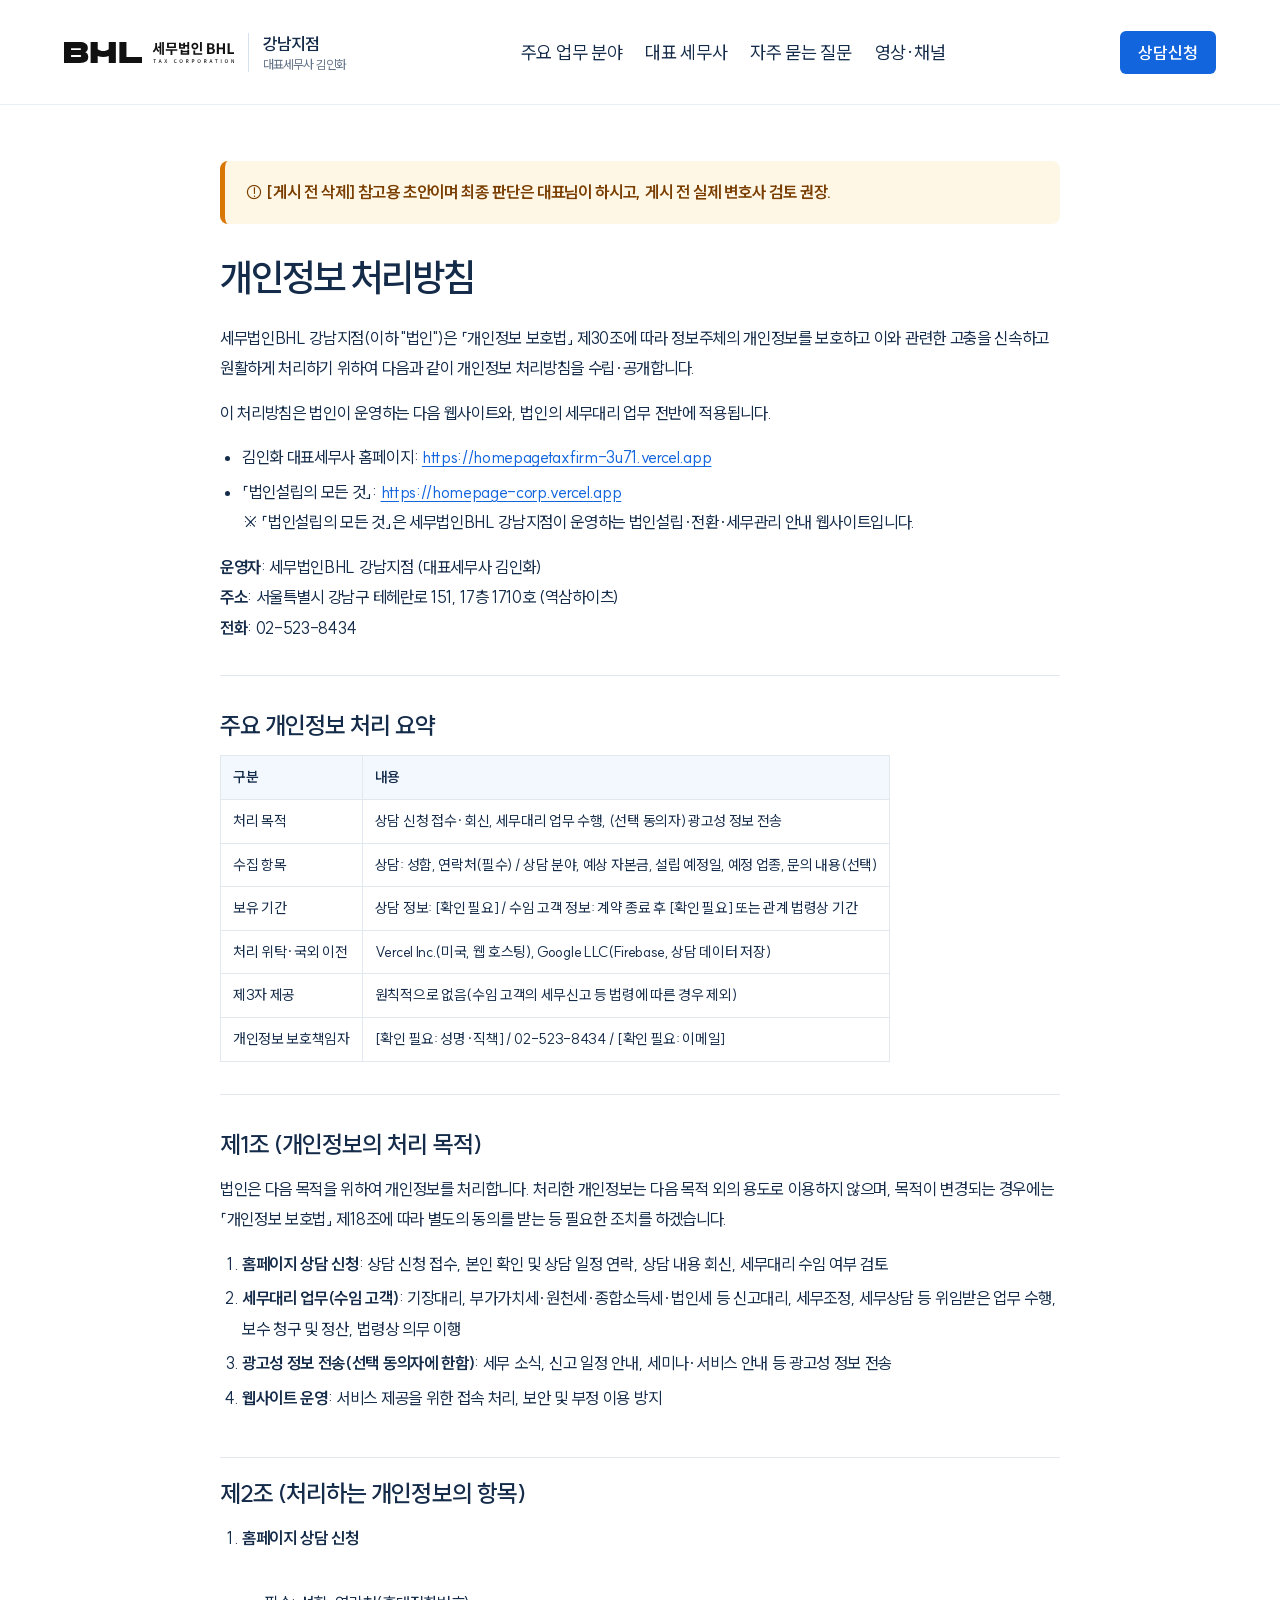
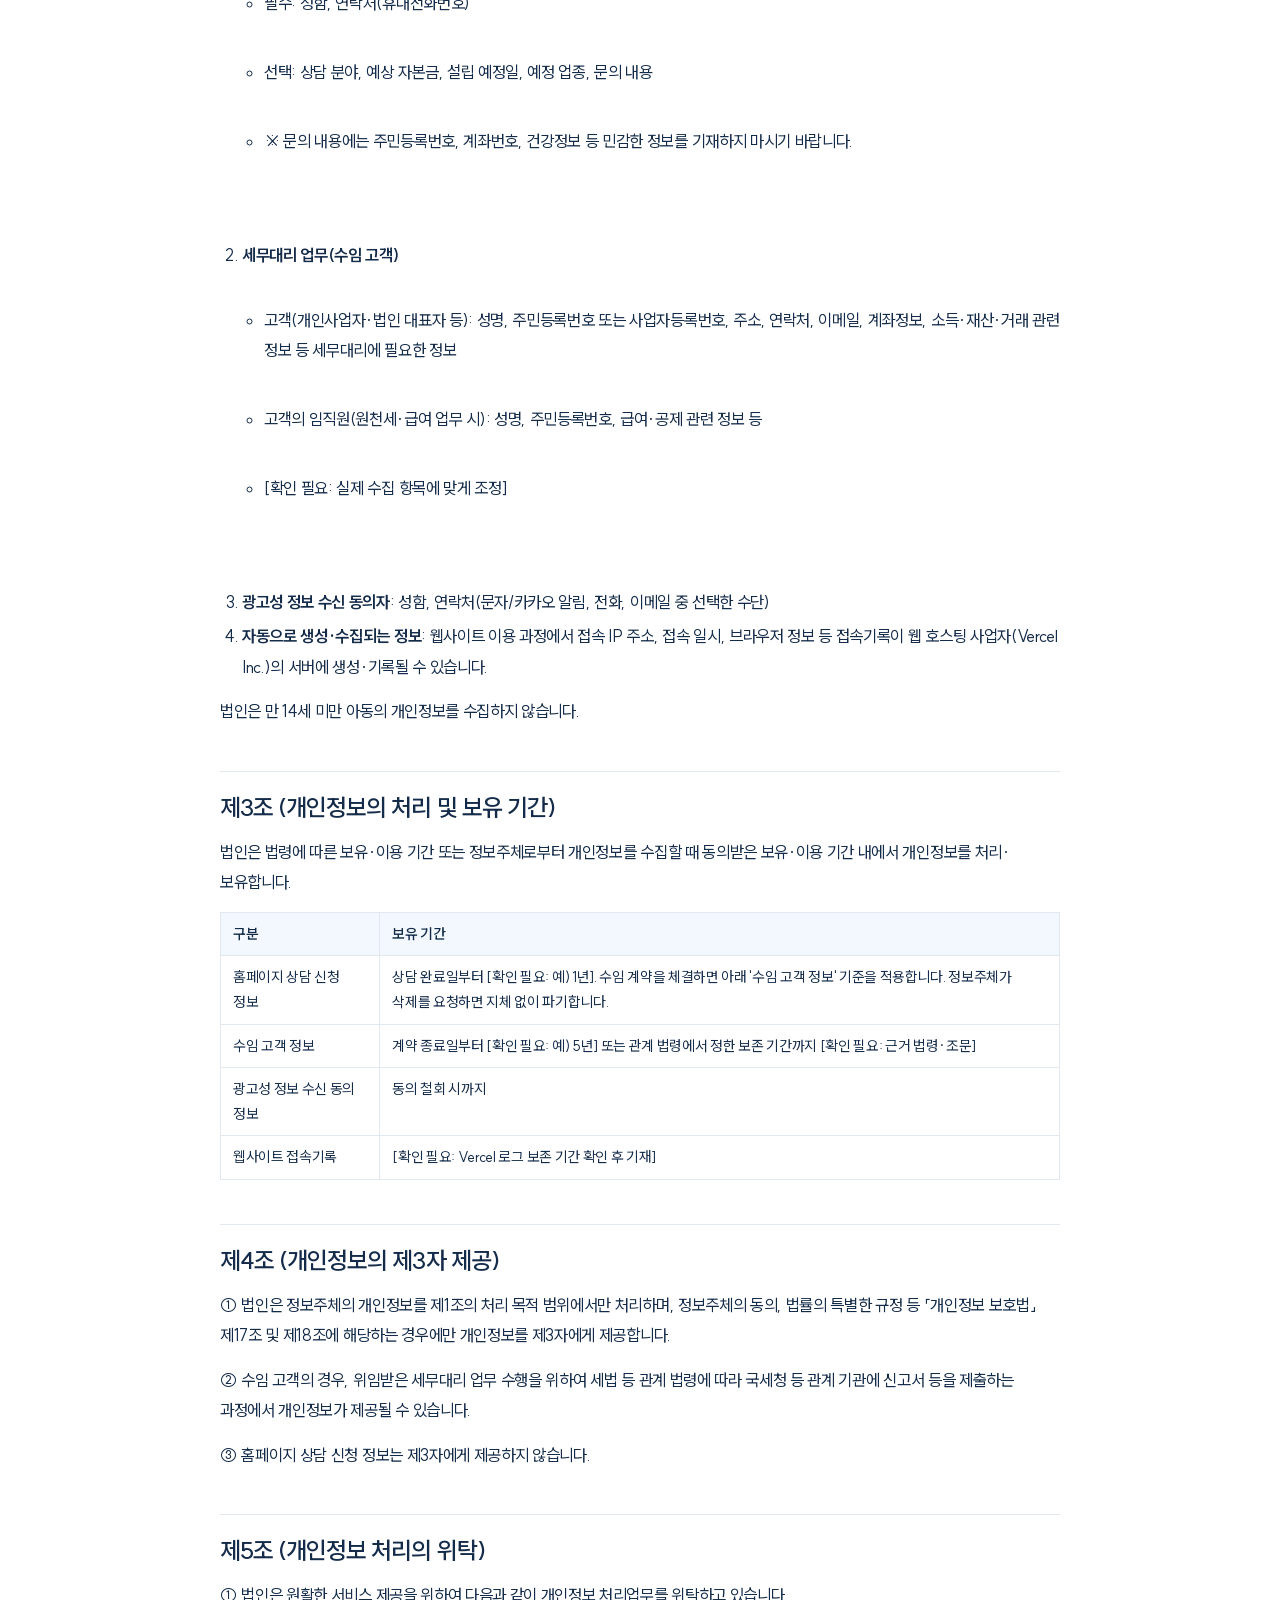
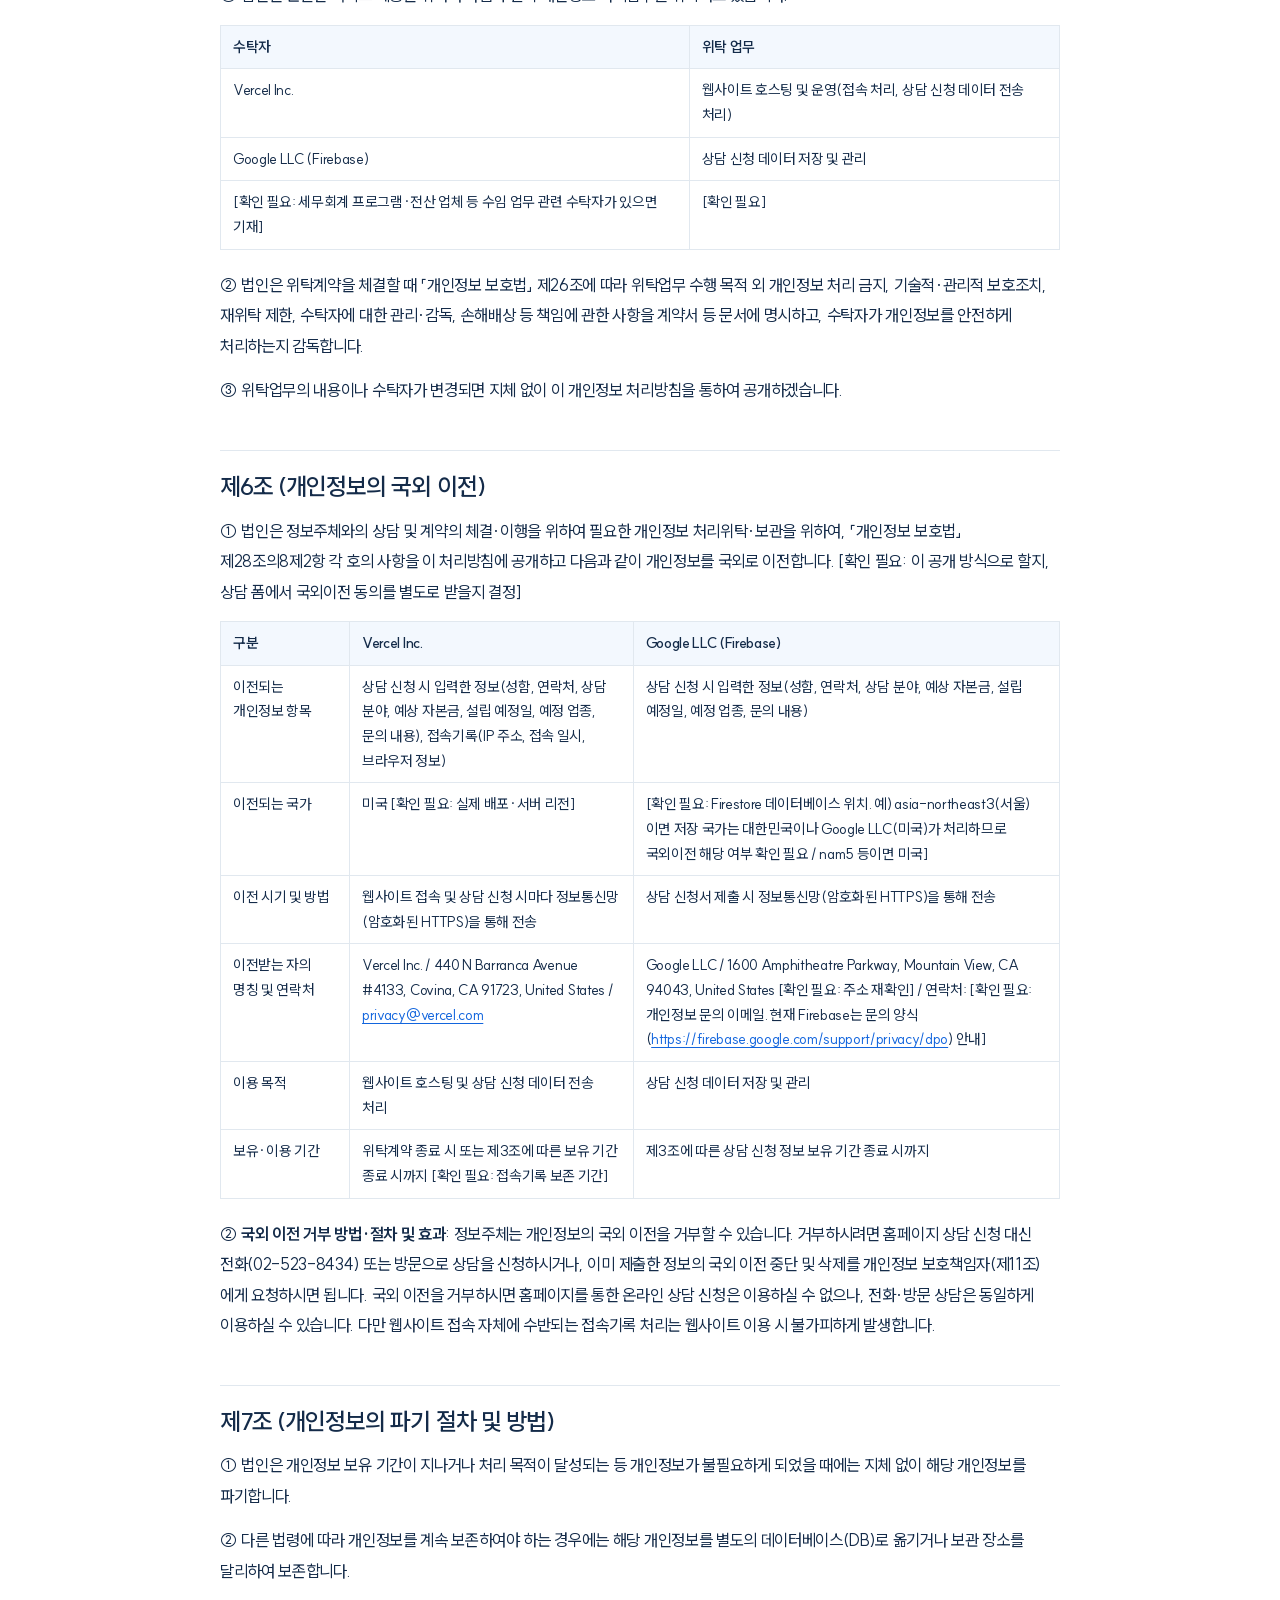
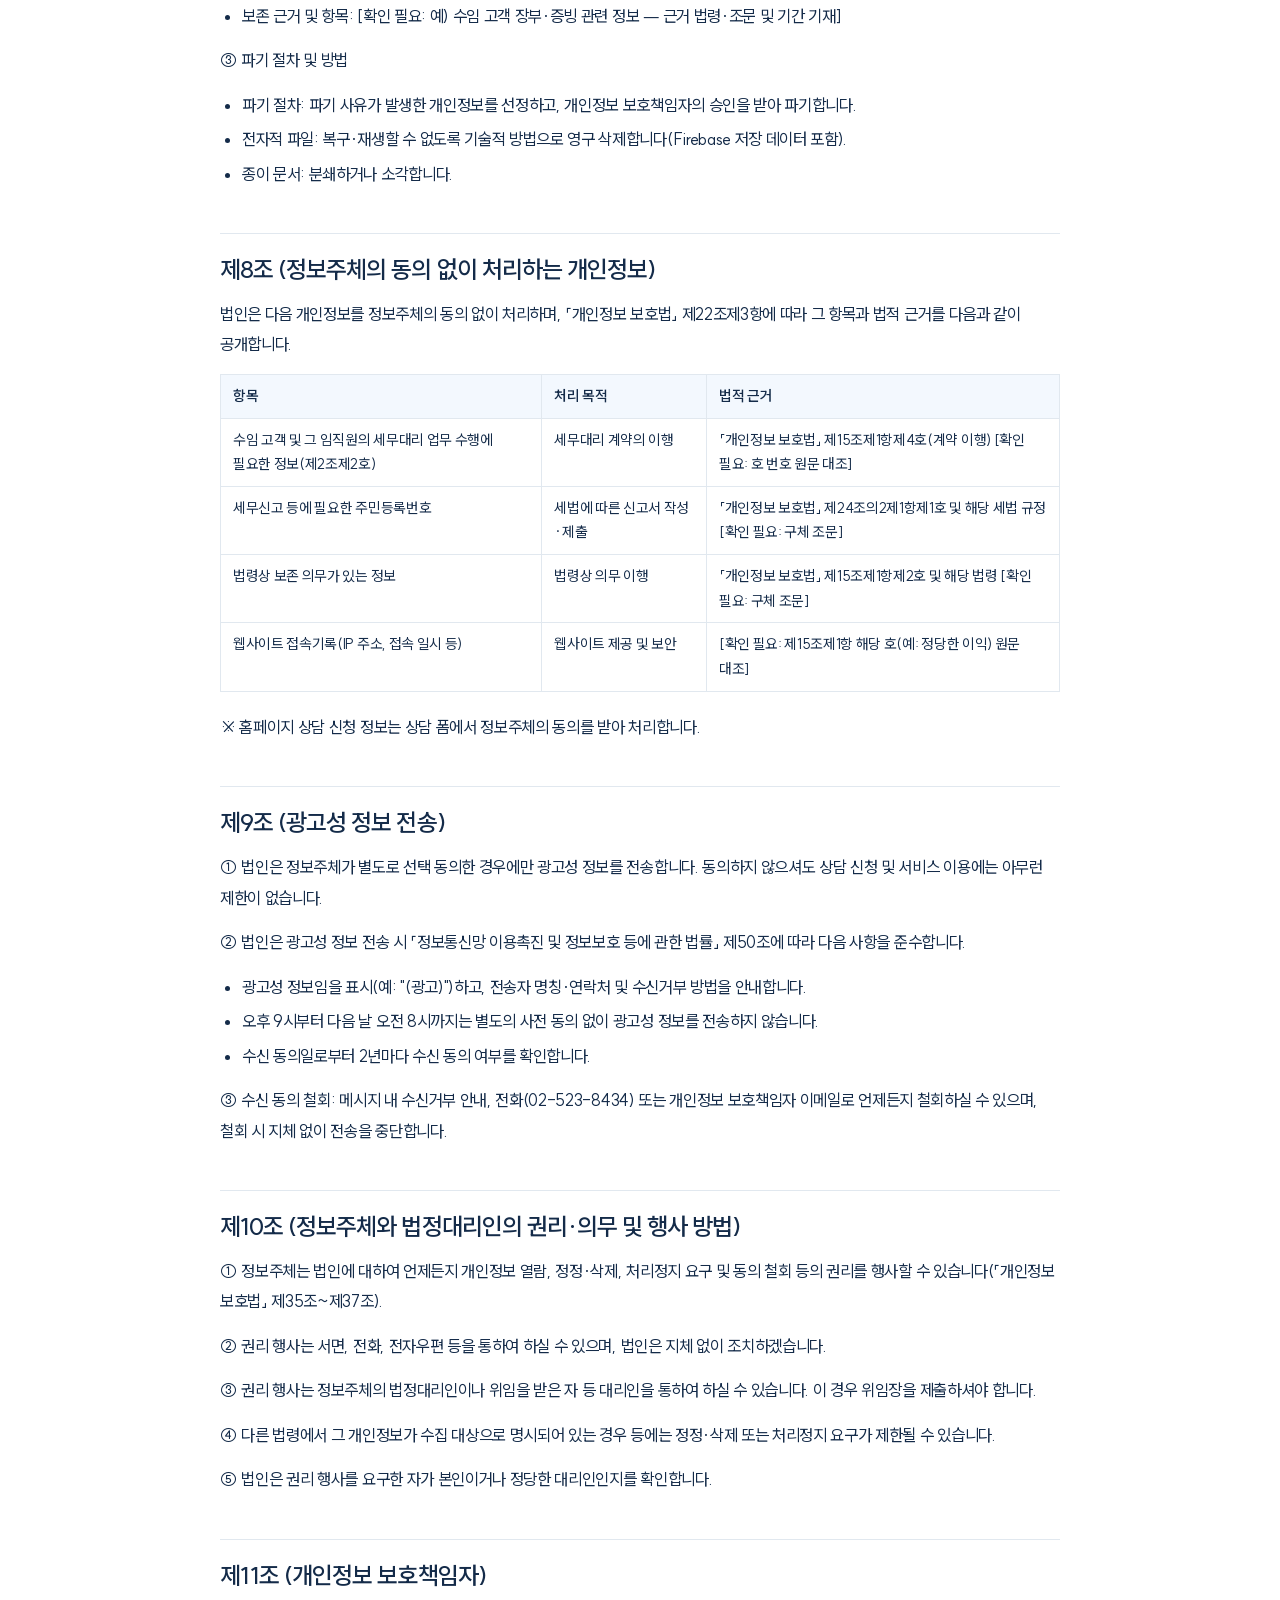
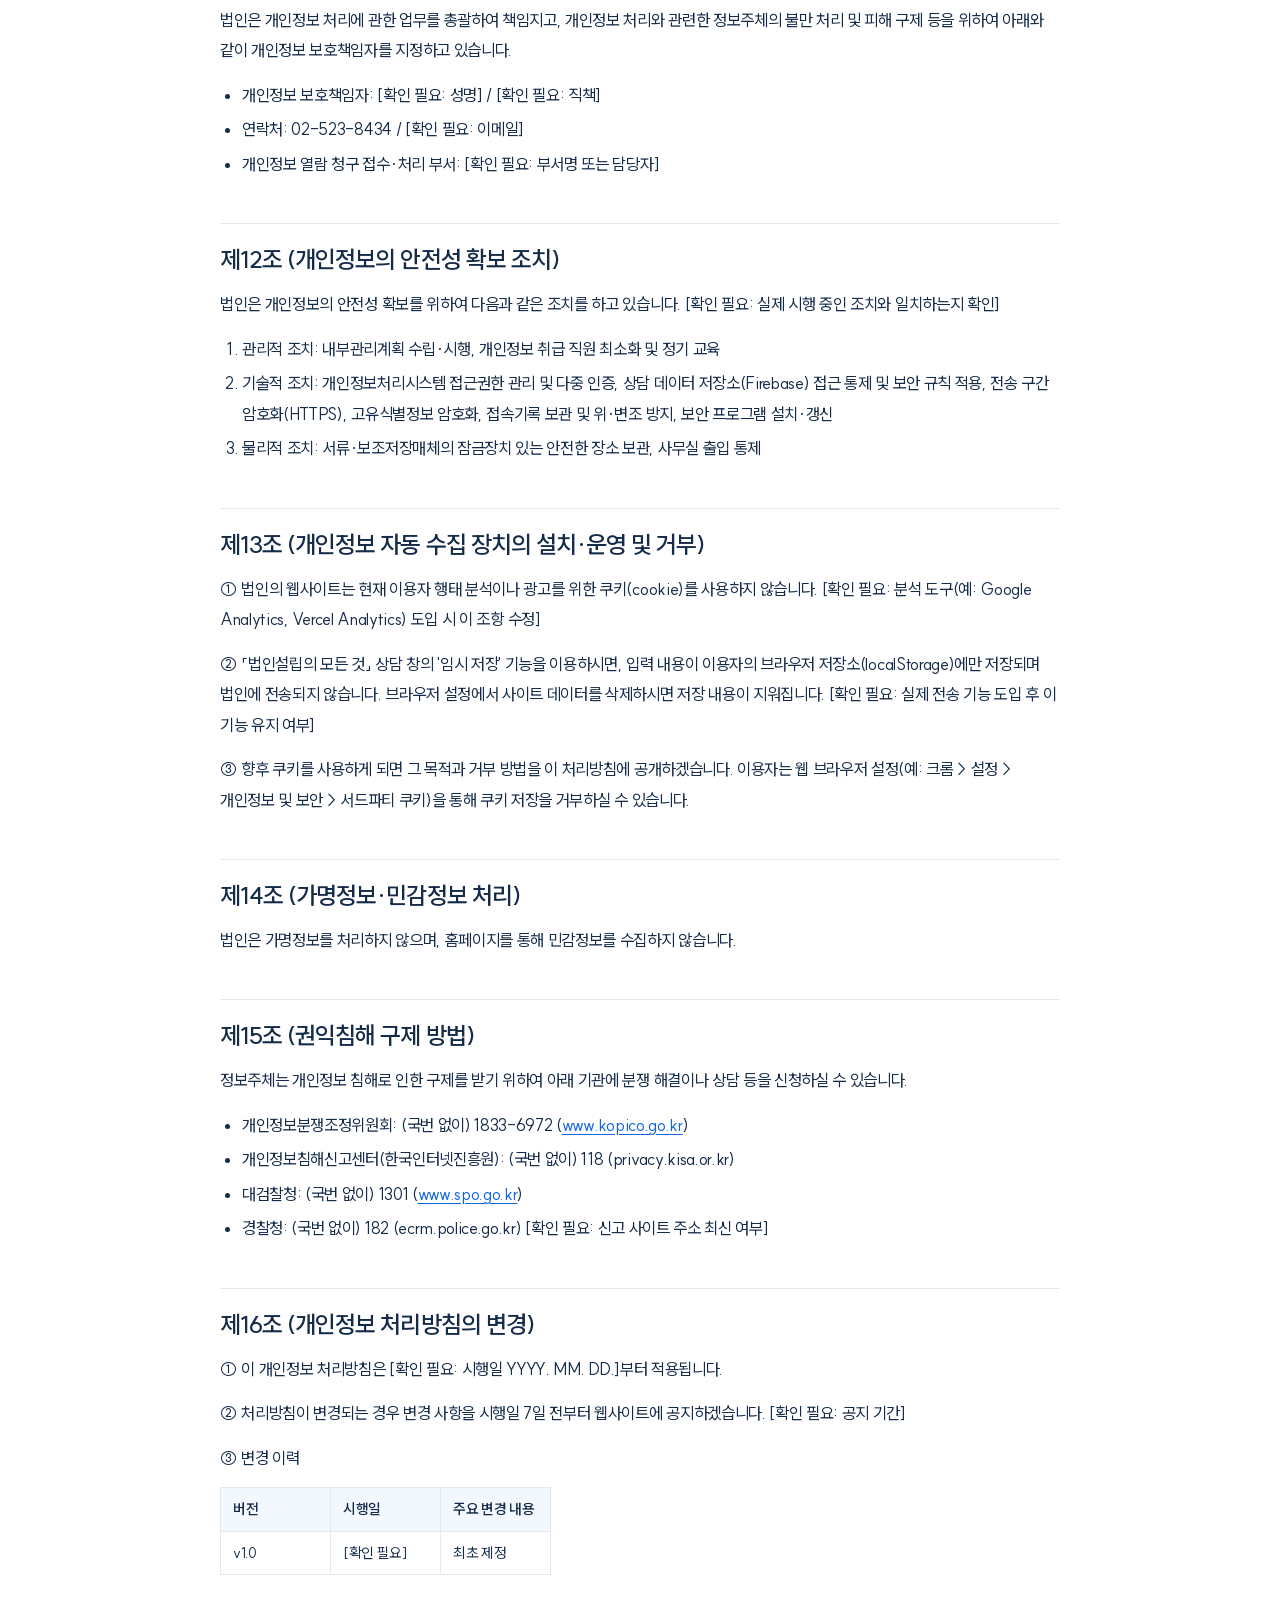
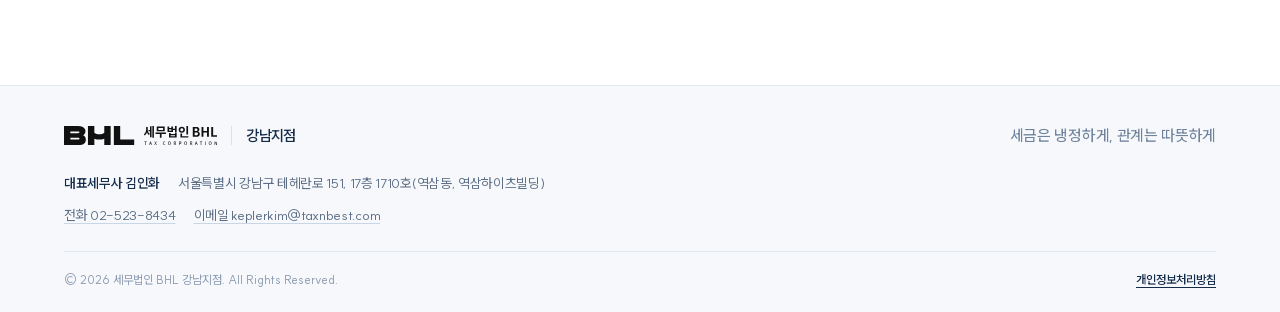
==== commit ba740e89: "광고 문구 정비(봉변호사 판정 3번): 메뉴 '전문 분야'→'주요 업무 분야', OUR EXPERTISE→PRACTICE AREAS" ====
--- a/privacy.html
+++ b/privacy.html
@@ -1,6 +1,6 @@
 <!doctype html>
 <html lang="ko"><head><meta charset="utf-8"><meta name="viewport" content="width=device-width,initial-scale=1"><title>개인정보 처리방침 | 세무법인 BHL 강남지점</title><meta name="description" content="세무법인BHL 강남지점 개인정보 처리방침(참고용 초안)"><link rel="preload" href="assets/fonts/SUIT-Variable.woff2" as="font" type="font/woff2" crossorigin><link rel="stylesheet" href="style.css"></head><body id="top">
-<header><a class="brand" href="/" aria-label="세무법인 BHL 강남지점 처음으로"><img class="brand-logo" src="assets/logo-dark.svg" alt="세무법인 BHL" width="168" height="21"><span class="brandtext">강남지점<small>대표세무사 김인화</small></span></a><nav id="nav" aria-label="주 메뉴"><a href="/#services">전문 분야</a><a href="/#about">대표 세무사</a><a href="/#faq">자주 묻는 질문</a><a href="/#contact">영상·채널</a></nav><button class="button small desktop-cta" type="button" data-consult>상담신청</button><button class="menu" type="button" aria-label="메뉴 열기" aria-expanded="false" aria-controls="nav">☰</button></header>
+<header><a class="brand" href="/" aria-label="세무법인 BHL 강남지점 처음으로"><img class="brand-logo" src="assets/logo-dark.svg" alt="세무법인 BHL" width="168" height="21"><span class="brandtext">강남지점<small>대표세무사 김인화</small></span></a><nav id="nav" aria-label="주 메뉴"><a href="/#services">주요 업무 분야</a><a href="/#about">대표 세무사</a><a href="/#faq">자주 묻는 질문</a><a href="/#contact">영상·채널</a></nav><button class="button small desktop-cta" type="button" data-consult>상담신청</button><button class="menu" type="button" aria-label="메뉴 열기" aria-expanded="false" aria-controls="nav">☰</button></header>
 <main><section class="policy"><article class="policy-body">
 <!--
 [작성 메모 — 게시 전 이 주석 블록 전체 삭제]
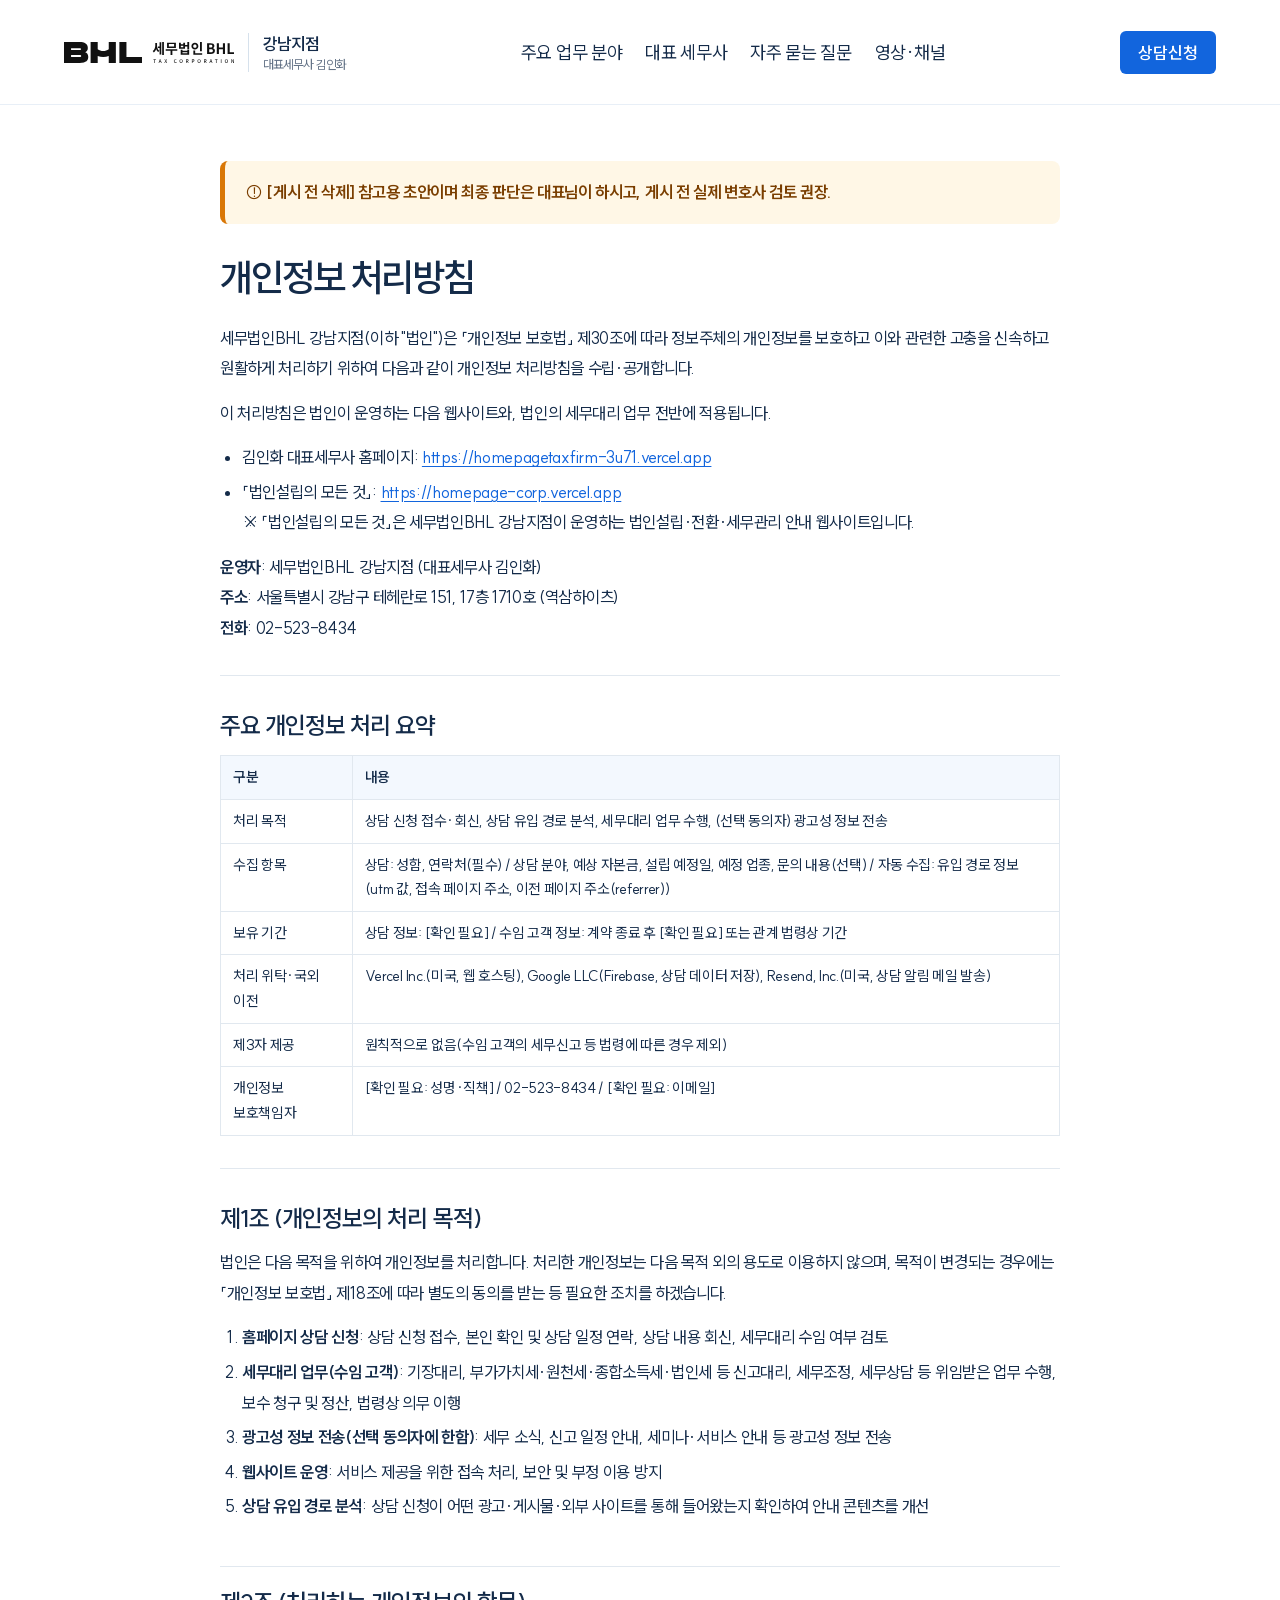
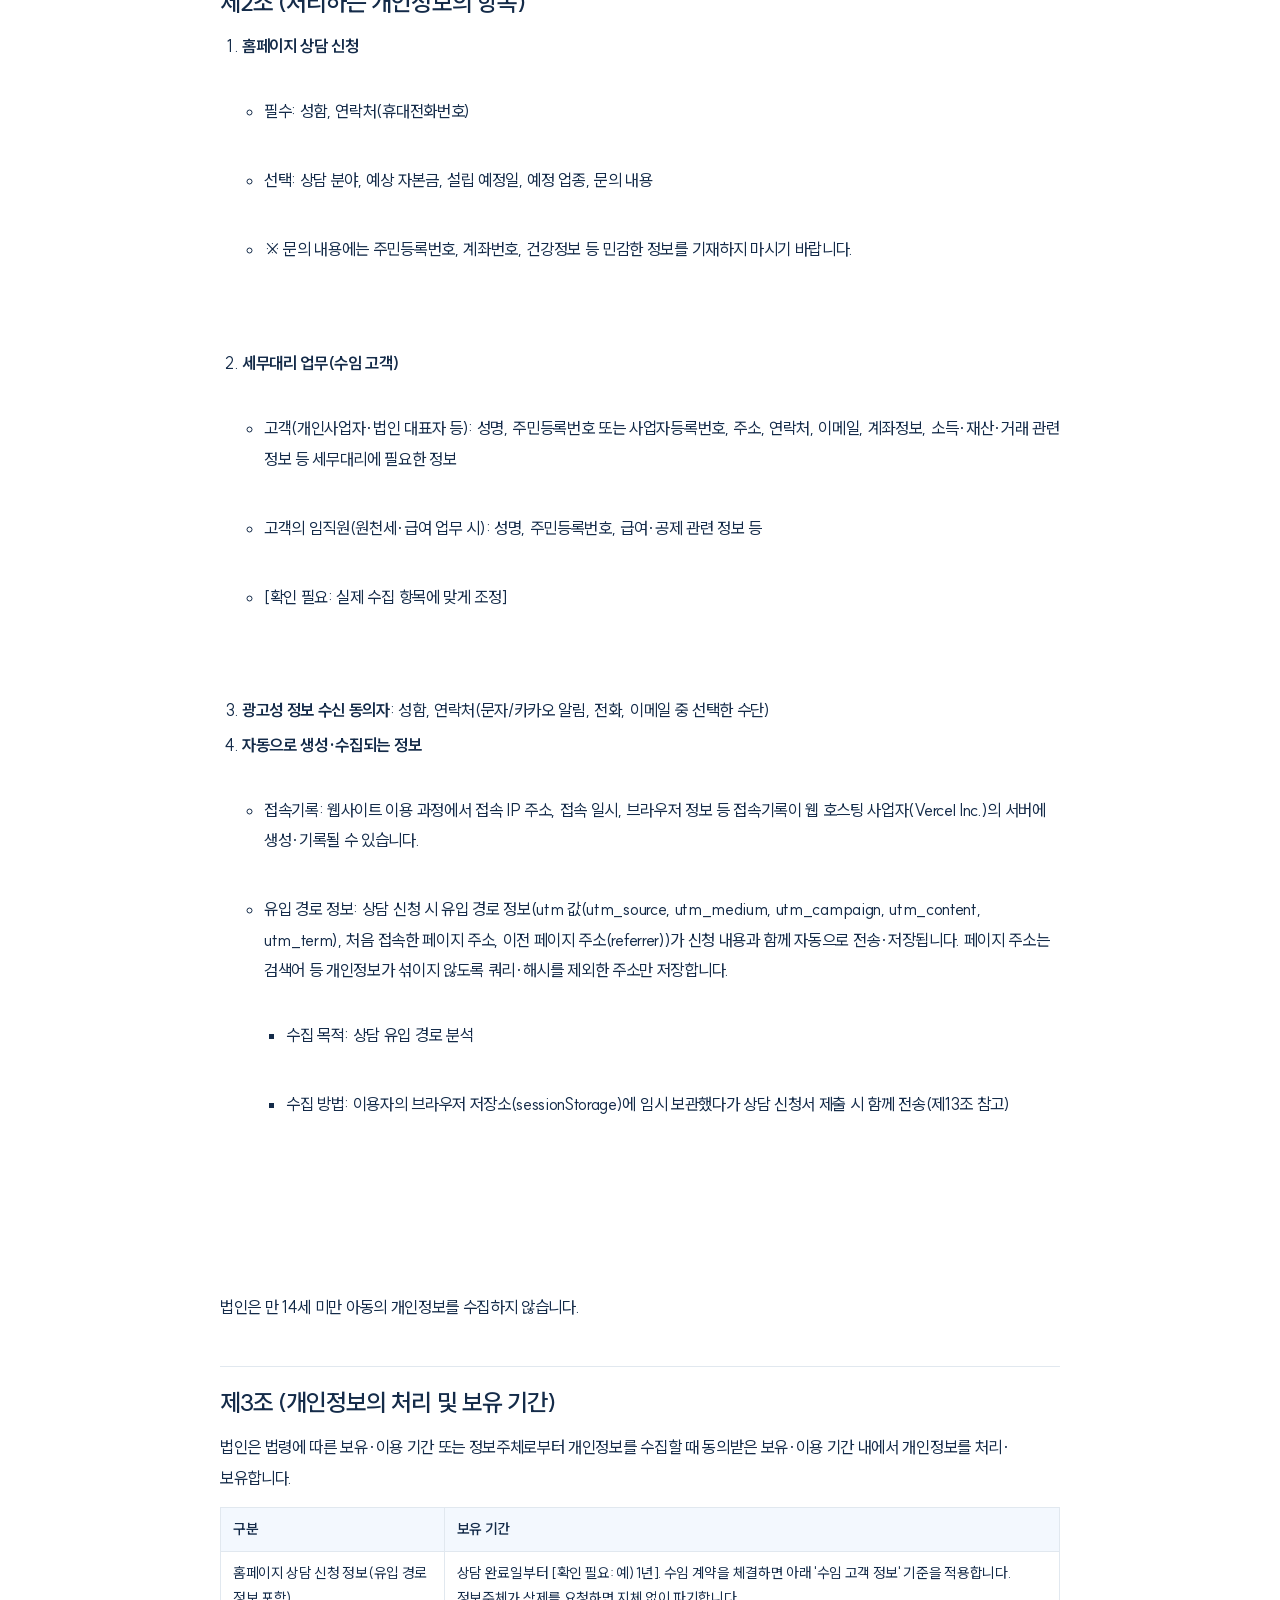
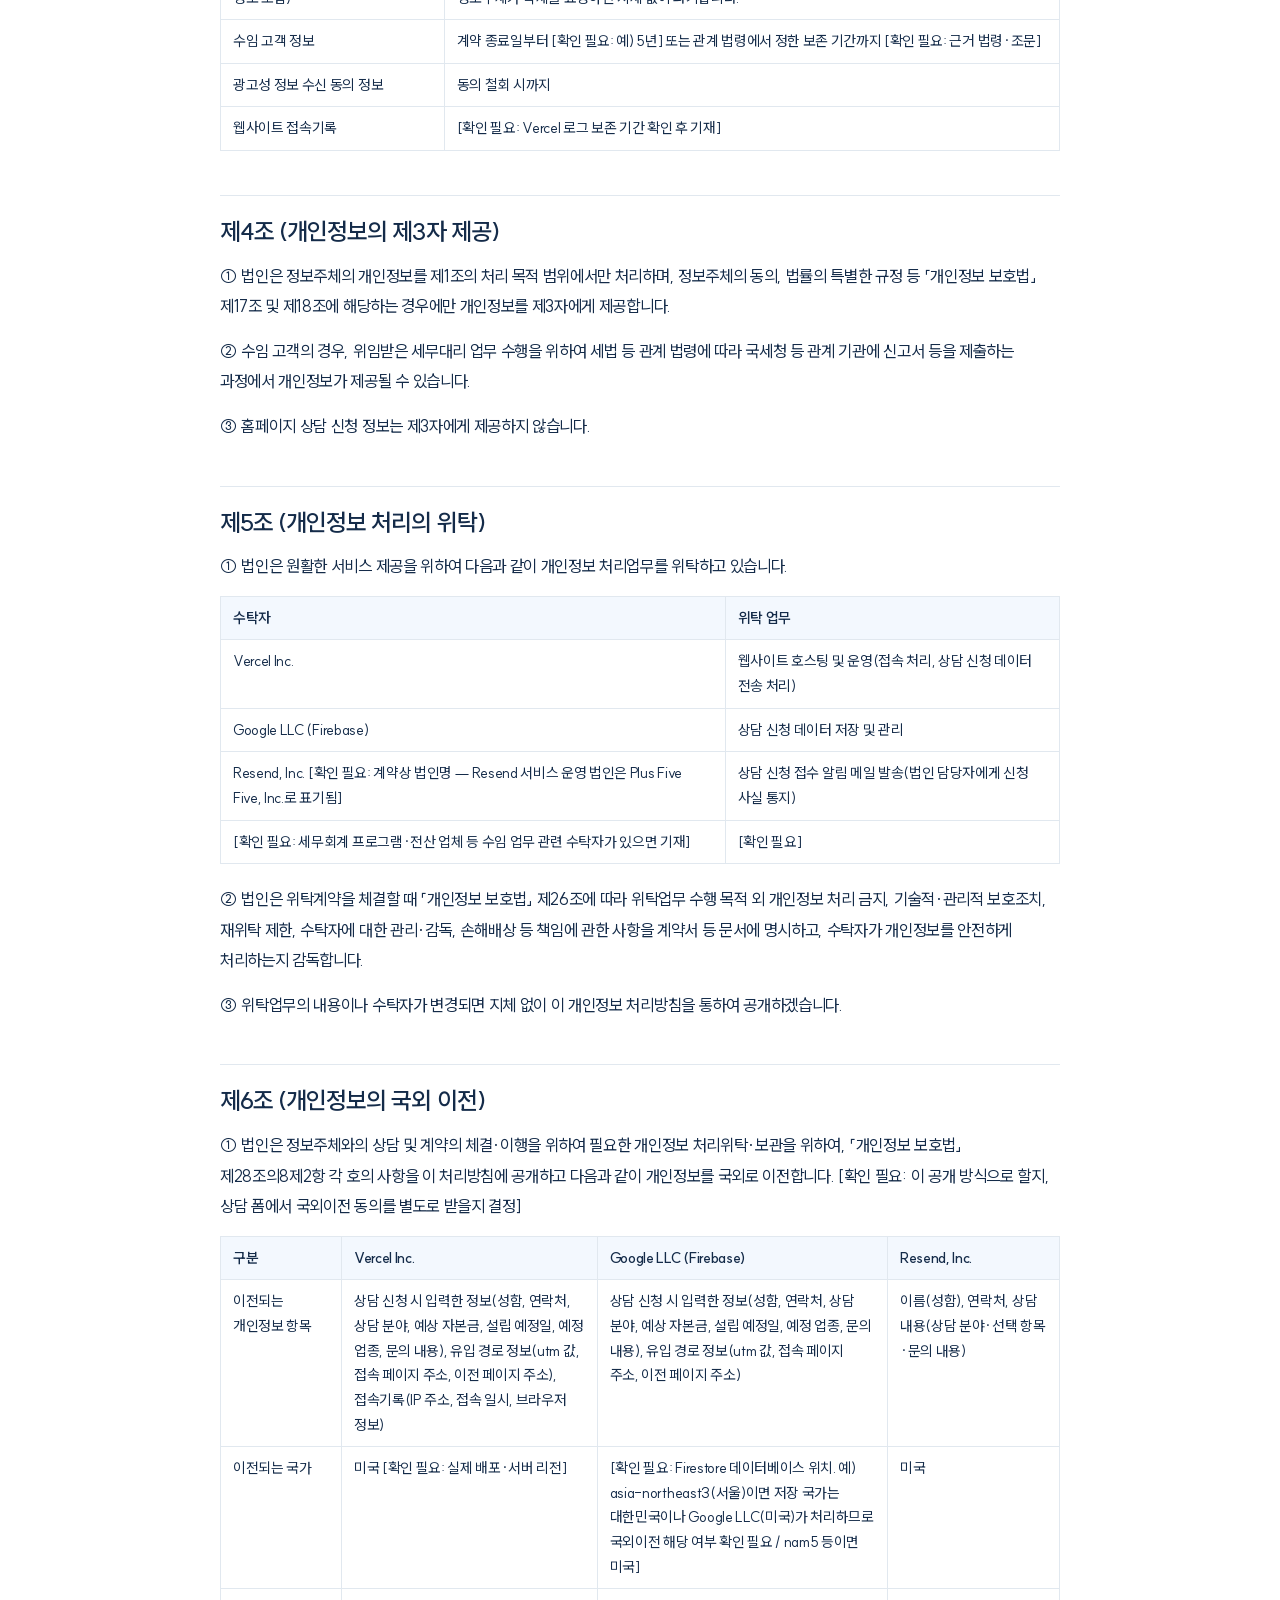
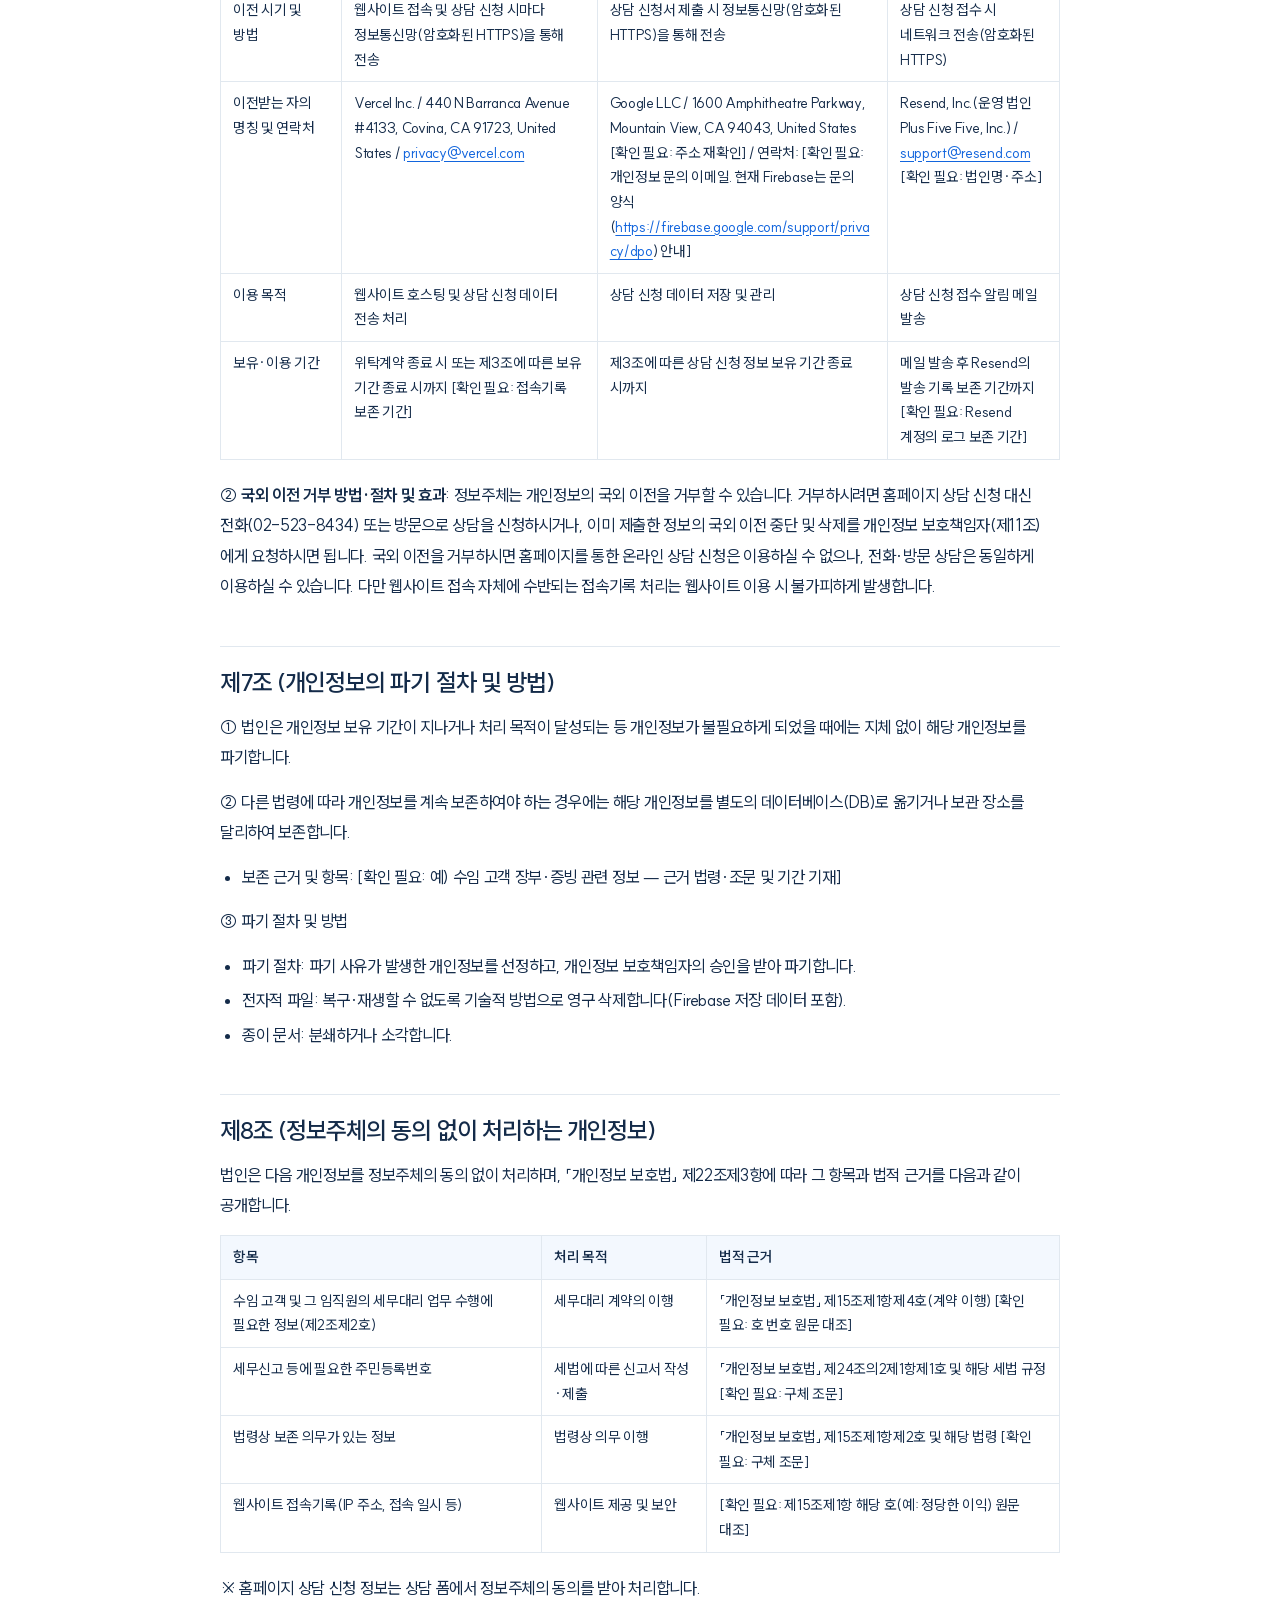
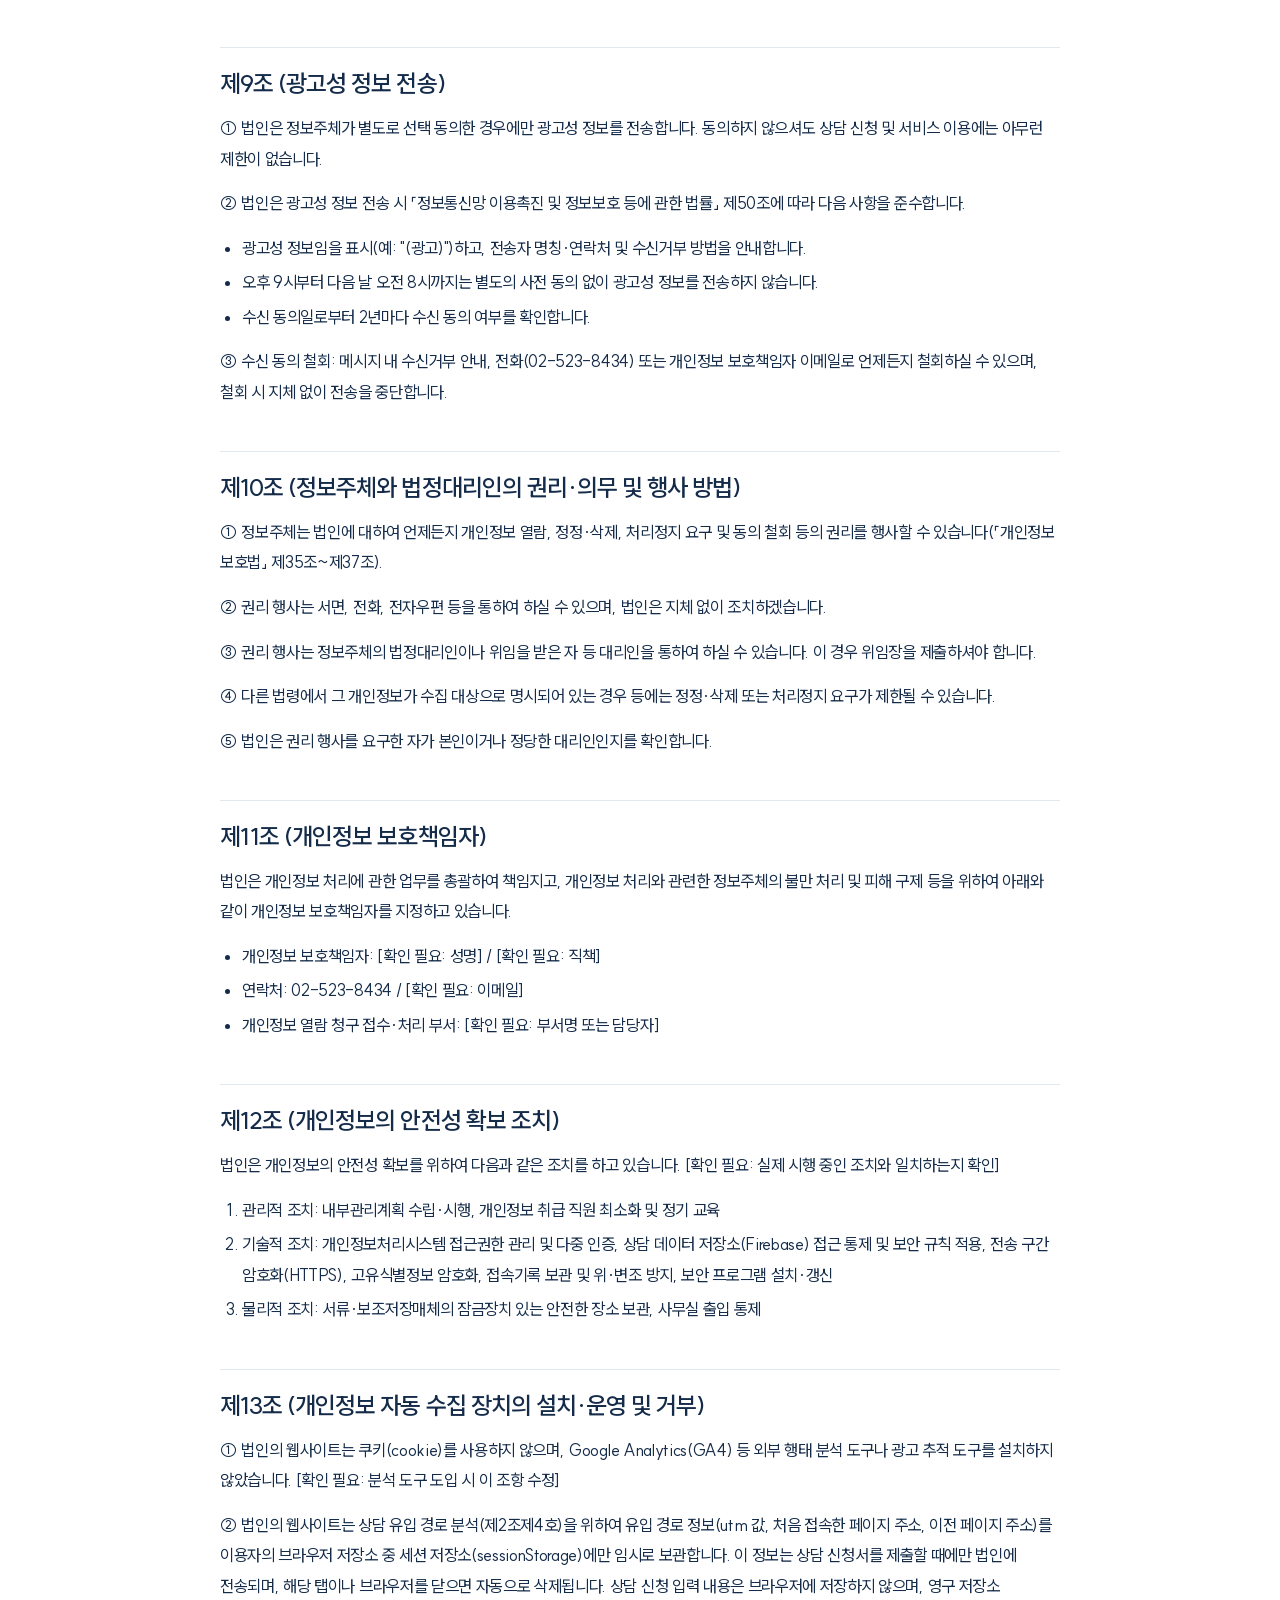
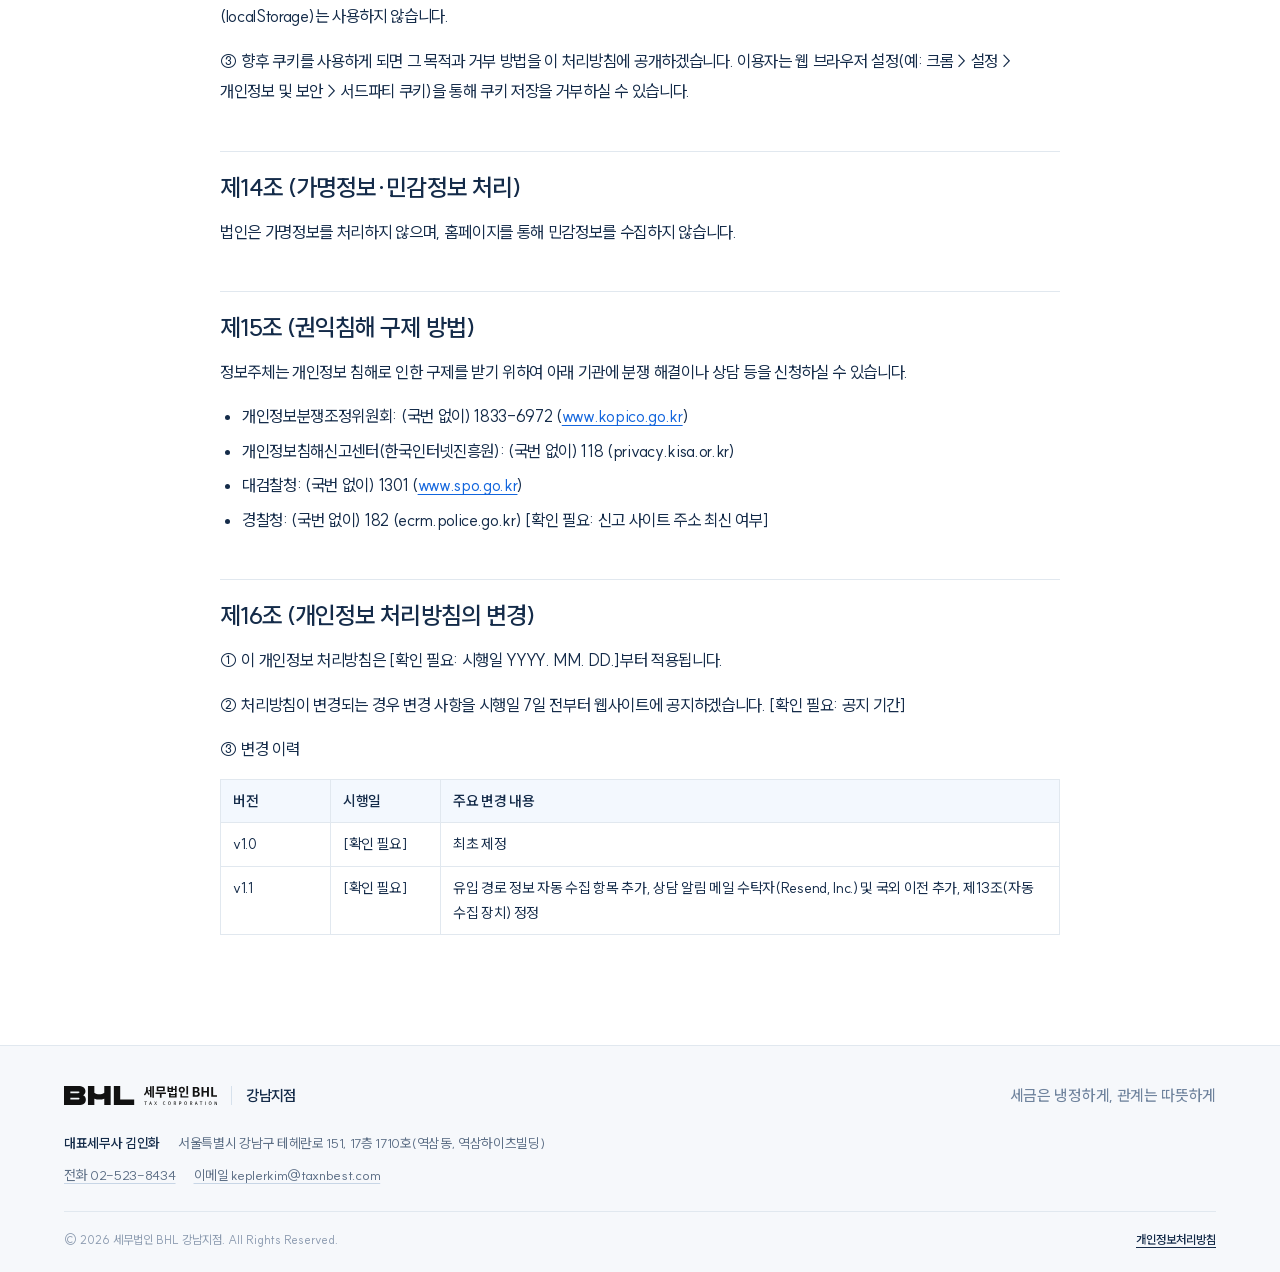
==== commit 219c65e0: "feat(consult): UTM 유입 경로 hidden 필드·서버 검증·Firestore 저장, Resend 알림(선택), 처리방침 v1.1(UTM·Resend·sessionSt" ====
--- a/privacy.html
+++ b/privacy.html
@@ -2,14 +2,6 @@
 <html lang="ko"><head><meta charset="utf-8"><meta name="viewport" content="width=device-width,initial-scale=1"><title>개인정보 처리방침 | 세무법인 BHL 강남지점</title><meta name="description" content="세무법인BHL 강남지점 개인정보 처리방침(참고용 초안)"><link rel="preload" href="assets/fonts/SUIT-Variable.woff2" as="font" type="font/woff2" crossorigin><link rel="stylesheet" href="style.css"></head><body id="top">
 <header><a class="brand" href="/" aria-label="세무법인 BHL 강남지점 처음으로"><img class="brand-logo" src="assets/logo-dark.svg" alt="세무법인 BHL" width="168" height="21"><span class="brandtext">강남지점<small>대표세무사 김인화</small></span></a><nav id="nav" aria-label="주 메뉴"><a href="/#services">주요 업무 분야</a><a href="/#about">대표 세무사</a><a href="/#faq">자주 묻는 질문</a><a href="/#contact">영상·채널</a></nav><button class="button small desktop-cta" type="button" data-consult>상담신청</button><button class="menu" type="button" aria-label="메뉴 열기" aria-expanded="false" aria-controls="nav">☰</button></header>
 <main><section class="policy"><article class="policy-body">
-<!--
-[작성 메모 — 게시 전 이 주석 블록 전체 삭제]
-참고용 초안이며 최종 판단은 대표님이 하시고, 게시 전 실제 변호사 검토 권장.
-- [확인 필요] 표시는 대표님이 결정·확인하실 값입니다. 모두 채운 뒤 게시하세요.
-- 전제: 수탁자 Vercel Inc.(웹 호스팅), Google LLC Firebase(상담 폼 데이터 저장). 실제 폼 전송 기능이 켜지는 시점에 맞춰 게시하세요.
-- 근거 조문: 개인정보 보호법 제30조①, 시행령 제31조①, 제26조, 제28조의8② (https://www.law.go.kr/법령/개인정보보호법/제30조)
--->
-
 <blockquote>
 <p>⚠️ <strong>[게시 전 삭제] 참고용 초안이며 최종 판단은 대표님이 하시고, 게시 전 실제 변호사 검토 권장.</strong></p>
 </blockquote>
@@ -35,11 +27,11 @@
 </thead>
 <tbody><tr>
 <td>처리 목적</td>
-<td>상담 신청 접수·회신, 세무대리 업무 수행, (선택 동의자) 광고성 정보 전송</td>
+<td>상담 신청 접수·회신, 상담 유입 경로 분석, 세무대리 업무 수행, (선택 동의자) 광고성 정보 전송</td>
 </tr>
 <tr>
 <td>수집 항목</td>
-<td>상담: 성함, 연락처(필수) / 상담 분야, 예상 자본금, 설립 예정일, 예정 업종, 문의 내용(선택)</td>
+<td>상담: 성함, 연락처(필수) / 상담 분야, 예상 자본금, 설립 예정일, 예정 업종, 문의 내용(선택) / 자동 수집: 유입 경로 정보(utm 값, 접속 페이지 주소, 이전 페이지 주소(referrer))</td>
 </tr>
 <tr>
 <td>보유 기간</td>
@@ -47,7 +39,7 @@
 </tr>
 <tr>
 <td>처리 위탁·국외 이전</td>
-<td>Vercel Inc.(미국, 웹 호스팅), Google LLC(Firebase, 상담 데이터 저장)</td>
+<td>Vercel Inc.(미국, 웹 호스팅), Google LLC(Firebase, 상담 데이터 저장), Resend, Inc.(미국, 상담 알림 메일 발송)</td>
 </tr>
 <tr>
 <td>제3자 제공</td>
@@ -66,6 +58,7 @@
 <li><strong>세무대리 업무(수임 고객)</strong>: 기장대리, 부가가치세·원천세·종합소득세·법인세 등 신고대리, 세무조정, 세무상담 등 위임받은 업무 수행, 보수 청구 및 정산, 법령상 의무 이행</li>
 <li><strong>광고성 정보 전송(선택 동의자에 한함)</strong>: 세무 소식, 신고 일정 안내, 세미나·서비스 안내 등 광고성 정보 전송</li>
 <li><strong>웹사이트 운영</strong>: 서비스 제공을 위한 접속 처리, 보안 및 부정 이용 방지</li>
+<li><strong>상담 유입 경로 분석</strong>: 상담 신청이 어떤 광고·게시물·외부 사이트를 통해 들어왔는지 확인하여 안내 콘텐츠를 개선</li>
 </ol>
 <h2>제2조 (처리하는 개인정보의 항목)</h2>
 <ol>
@@ -82,7 +75,15 @@
 </ul>
 </li>
 <li><strong>광고성 정보 수신 동의자</strong>: 성함, 연락처(문자/카카오 알림, 전화, 이메일 중 선택한 수단)</li>
-<li><strong>자동으로 생성·수집되는 정보</strong>: 웹사이트 이용 과정에서 접속 IP 주소, 접속 일시, 브라우저 정보 등 접속기록이 웹 호스팅 사업자(Vercel Inc.)의 서버에 생성·기록될 수 있습니다.</li>
+<li><strong>자동으로 생성·수집되는 정보</strong><ul>
+<li>접속기록: 웹사이트 이용 과정에서 접속 IP 주소, 접속 일시, 브라우저 정보 등 접속기록이 웹 호스팅 사업자(Vercel Inc.)의 서버에 생성·기록될 수 있습니다.</li>
+<li>유입 경로 정보: 상담 신청 시 유입 경로 정보(utm 값(utm_source, utm_medium, utm_campaign, utm_content, utm_term), 처음 접속한 페이지 주소, 이전 페이지 주소(referrer))가 신청 내용과 함께 자동으로 전송·저장됩니다. 페이지 주소는 검색어 등 개인정보가 섞이지 않도록 쿼리·해시를 제외한 주소만 저장합니다.<ul>
+<li>수집 목적: 상담 유입 경로 분석</li>
+<li>수집 방법: 이용자의 브라우저 저장소(sessionStorage)에 임시 보관했다가 상담 신청서 제출 시 함께 전송(제13조 참고)</li>
+</ul>
+</li>
+</ul>
+</li>
 </ol>
 <p>법인은 만 14세 미만 아동의 개인정보를 수집하지 않습니다.</p>
 <h2>제3조 (개인정보의 처리 및 보유 기간)</h2>
@@ -95,7 +96,7 @@
 </tr>
 </thead>
 <tbody><tr>
-<td>홈페이지 상담 신청 정보</td>
+<td>홈페이지 상담 신청 정보(유입 경로 정보 포함)</td>
 <td>상담 완료일부터 [확인 필요: 예) 1년]. 수임 계약을 체결하면 아래 &#39;수임 고객 정보&#39; 기준을 적용합니다. 정보주체가 삭제를 요청하면 지체 없이 파기합니다.</td>
 </tr>
 <tr>
@@ -133,6 +134,10 @@
 <td>상담 신청 데이터 저장 및 관리</td>
 </tr>
 <tr>
+<td>Resend, Inc. [확인 필요: 계약상 법인명 — Resend 서비스 운영 법인은 Plus Five Five, Inc.로 표기됨]</td>
+<td>상담 신청 접수 알림 메일 발송(법인 담당자에게 신청 사실 통지)</td>
+</tr>
+<tr>
 <td>[확인 필요: 세무회계 프로그램·전산 업체 등 수임 업무 관련 수탁자가 있으면 기재]</td>
 <td>[확인 필요]</td>
 </tr>
@@ -147,37 +152,44 @@
 <th>구분</th>
 <th>Vercel Inc.</th>
 <th>Google LLC (Firebase)</th>
+<th>Resend, Inc.</th>
 </tr>
 </thead>
 <tbody><tr>
 <td>이전되는 개인정보 항목</td>
-<td>상담 신청 시 입력한 정보(성함, 연락처, 상담 분야, 예상 자본금, 설립 예정일, 예정 업종, 문의 내용), 접속기록(IP 주소, 접속 일시, 브라우저 정보)</td>
-<td>상담 신청 시 입력한 정보(성함, 연락처, 상담 분야, 예상 자본금, 설립 예정일, 예정 업종, 문의 내용)</td>
+<td>상담 신청 시 입력한 정보(성함, 연락처, 상담 분야, 예상 자본금, 설립 예정일, 예정 업종, 문의 내용), 유입 경로 정보(utm 값, 접속 페이지 주소, 이전 페이지 주소), 접속기록(IP 주소, 접속 일시, 브라우저 정보)</td>
+<td>상담 신청 시 입력한 정보(성함, 연락처, 상담 분야, 예상 자본금, 설립 예정일, 예정 업종, 문의 내용), 유입 경로 정보(utm 값, 접속 페이지 주소, 이전 페이지 주소)</td>
+<td>이름(성함), 연락처, 상담 내용(상담 분야·선택 항목·문의 내용)</td>
 </tr>
 <tr>
 <td>이전되는 국가</td>
 <td>미국 [확인 필요: 실제 배포·서버 리전]</td>
 <td>[확인 필요: Firestore 데이터베이스 위치. 예) asia-northeast3(서울)이면 저장 국가는 대한민국이나 Google LLC(미국)가 처리하므로 국외이전 해당 여부 확인 필요 / nam5 등이면 미국]</td>
+<td>미국</td>
 </tr>
 <tr>
 <td>이전 시기 및 방법</td>
 <td>웹사이트 접속 및 상담 신청 시마다 정보통신망(암호화된 HTTPS)을 통해 전송</td>
 <td>상담 신청서 제출 시 정보통신망(암호화된 HTTPS)을 통해 전송</td>
+<td>상담 신청 접수 시 네트워크 전송(암호화된 HTTPS)</td>
 </tr>
 <tr>
 <td>이전받는 자의 명칭 및 연락처</td>
 <td>Vercel Inc. / 440 N Barranca Avenue #4133, Covina, CA 91723, United States / <a href="mailto:privacy@vercel.com">privacy@vercel.com</a></td>
 <td>Google LLC / 1600 Amphitheatre Parkway, Mountain View, CA 94043, United States [확인 필요: 주소 재확인] / 연락처: [확인 필요: 개인정보 문의 이메일. 현재 Firebase는 문의 양식(<a href="https://firebase.google.com/support/privacy/dpo">https://firebase.google.com/support/privacy/dpo</a>) 안내]</td>
+<td>Resend, Inc.(운영 법인 Plus Five Five, Inc.) / <a href="mailto:support@resend.com">support@resend.com</a> [확인 필요: 법인명·주소]</td>
 </tr>
 <tr>
 <td>이용 목적</td>
 <td>웹사이트 호스팅 및 상담 신청 데이터 전송 처리</td>
 <td>상담 신청 데이터 저장 및 관리</td>
+<td>상담 신청 접수 알림 메일 발송</td>
 </tr>
 <tr>
 <td>보유·이용 기간</td>
 <td>위탁계약 종료 시 또는 제3조에 따른 보유 기간 종료 시까지 [확인 필요: 접속기록 보존 기간]</td>
 <td>제3조에 따른 상담 신청 정보 보유 기간 종료 시까지</td>
+<td>메일 발송 후 Resend의 발송 기록 보존 기간까지 [확인 필요: Resend 계정의 로그 보존 기간]</td>
 </tr>
 </tbody></table>
 <p>② <strong>국외 이전 거부 방법·절차 및 효과</strong>: 정보주체는 개인정보의 국외 이전을 거부할 수 있습니다. 거부하시려면 홈페이지 상담 신청 대신 전화(02-523-8434) 또는 방문으로 상담을 신청하시거나, 이미 제출한 정보의 국외 이전 중단 및 삭제를 개인정보 보호책임자(제11조)에게 요청하시면 됩니다. 국외 이전을 거부하시면 홈페이지를 통한 온라인 상담 신청은 이용하실 수 없으나, 전화·방문 상담은 동일하게 이용하실 수 있습니다. 다만 웹사이트 접속 자체에 수반되는 접속기록 처리는 웹사이트 이용 시 불가피하게 발생합니다.</p>
@@ -255,8 +267,8 @@
 <li>물리적 조치: 서류·보조저장매체의 잠금장치 있는 안전한 장소 보관, 사무실 출입 통제</li>
 </ol>
 <h2>제13조 (개인정보 자동 수집 장치의 설치·운영 및 거부)</h2>
-<p>① 법인의 웹사이트는 현재 이용자 행태 분석이나 광고를 위한 쿠키(cookie)를 사용하지 않습니다. [확인 필요: 분석 도구(예: Google Analytics, Vercel Analytics) 도입 시 이 조항 수정]</p>
-<p>② 「법인설립의 모든 것」 상담 창의 &#39;임시 저장&#39; 기능을 이용하시면, 입력 내용이 이용자의 브라우저 저장소(localStorage)에만 저장되며 법인에 전송되지 않습니다. 브라우저 설정에서 사이트 데이터를 삭제하시면 저장 내용이 지워집니다. [확인 필요: 실제 전송 기능 도입 후 이 기능 유지 여부]</p>
+<p>① 법인의 웹사이트는 쿠키(cookie)를 사용하지 않으며, Google Analytics(GA4) 등 외부 행태 분석 도구나 광고 추적 도구를 설치하지 않았습니다. [확인 필요: 분석 도구 도입 시 이 조항 수정]</p>
+<p>② 법인의 웹사이트는 상담 유입 경로 분석(제2조제4호)을 위하여 유입 경로 정보(utm 값, 처음 접속한 페이지 주소, 이전 페이지 주소)를 이용자의 브라우저 저장소 중 세션 저장소(sessionStorage)에만 임시로 보관합니다. 이 정보는 상담 신청서를 제출할 때에만 법인에 전송되며, 해당 탭이나 브라우저를 닫으면 자동으로 삭제됩니다. 상담 신청 입력 내용은 브라우저에 저장하지 않으며, 영구 저장소(localStorage)는 사용하지 않습니다.</p>
 <p>③ 향후 쿠키를 사용하게 되면 그 목적과 거부 방법을 이 처리방침에 공개하겠습니다. 이용자는 웹 브라우저 설정(예: 크롬 &gt; 설정 &gt; 개인정보 및 보안 &gt; 서드파티 쿠키)을 통해 쿠키 저장을 거부하실 수 있습니다.</p>
 <h2>제14조 (가명정보·민감정보 처리)</h2>
 <p>법인은 가명정보를 처리하지 않으며, 홈페이지를 통해 민감정보를 수집하지 않습니다.</p>
@@ -285,6 +297,11 @@
 <td>[확인 필요]</td>
 <td>최초 제정</td>
 </tr>
+<tr>
+<td>v1.1</td>
+<td>[확인 필요]</td>
+<td>유입 경로 정보 자동 수집 항목 추가, 상담 알림 메일 수탁자(Resend, Inc.) 및 국외 이전 추가, 제13조(자동 수집 장치) 정정</td>
+</tr>
 </tbody></table>
 </article></section>
 </main><footer><div class="footer-top"><a class="brand" href="/" aria-label="세무법인 BHL 강남지점 처음으로"><img class="brand-logo" src="assets/logo-dark.svg" alt="세무법인 BHL" width="152" height="19"><span class="brandtext">강남지점</span></a><span class="footer-tagline">세금은 냉정하게, 관계는 따뜻하게</span></div><div class="footer-info"><p class="footer-line"><strong>대표세무사 김인화</strong><span>서울특별시 강남구 테헤란로 151, 17층 1710호(역삼동, 역삼하이츠빌딩)</span></p><p class="footer-line"><a href="tel:025238434">전화 02-523-8434</a><a href="mailto:keplerkim@taxnbest.com">이메일 keplerkim@taxnbest.com</a></p></div><div class="footer-bottom"><span>© 2026 세무법인 BHL 강남지점. All Rights Reserved.</span><a class="footer-privacy" href="/privacy">개인정보처리방침</a></div></footer><button class="mobile-contact" type="button" data-consult>상담신청</button><script src="script.js"></script><script src="consult.js"></script></body></html>
